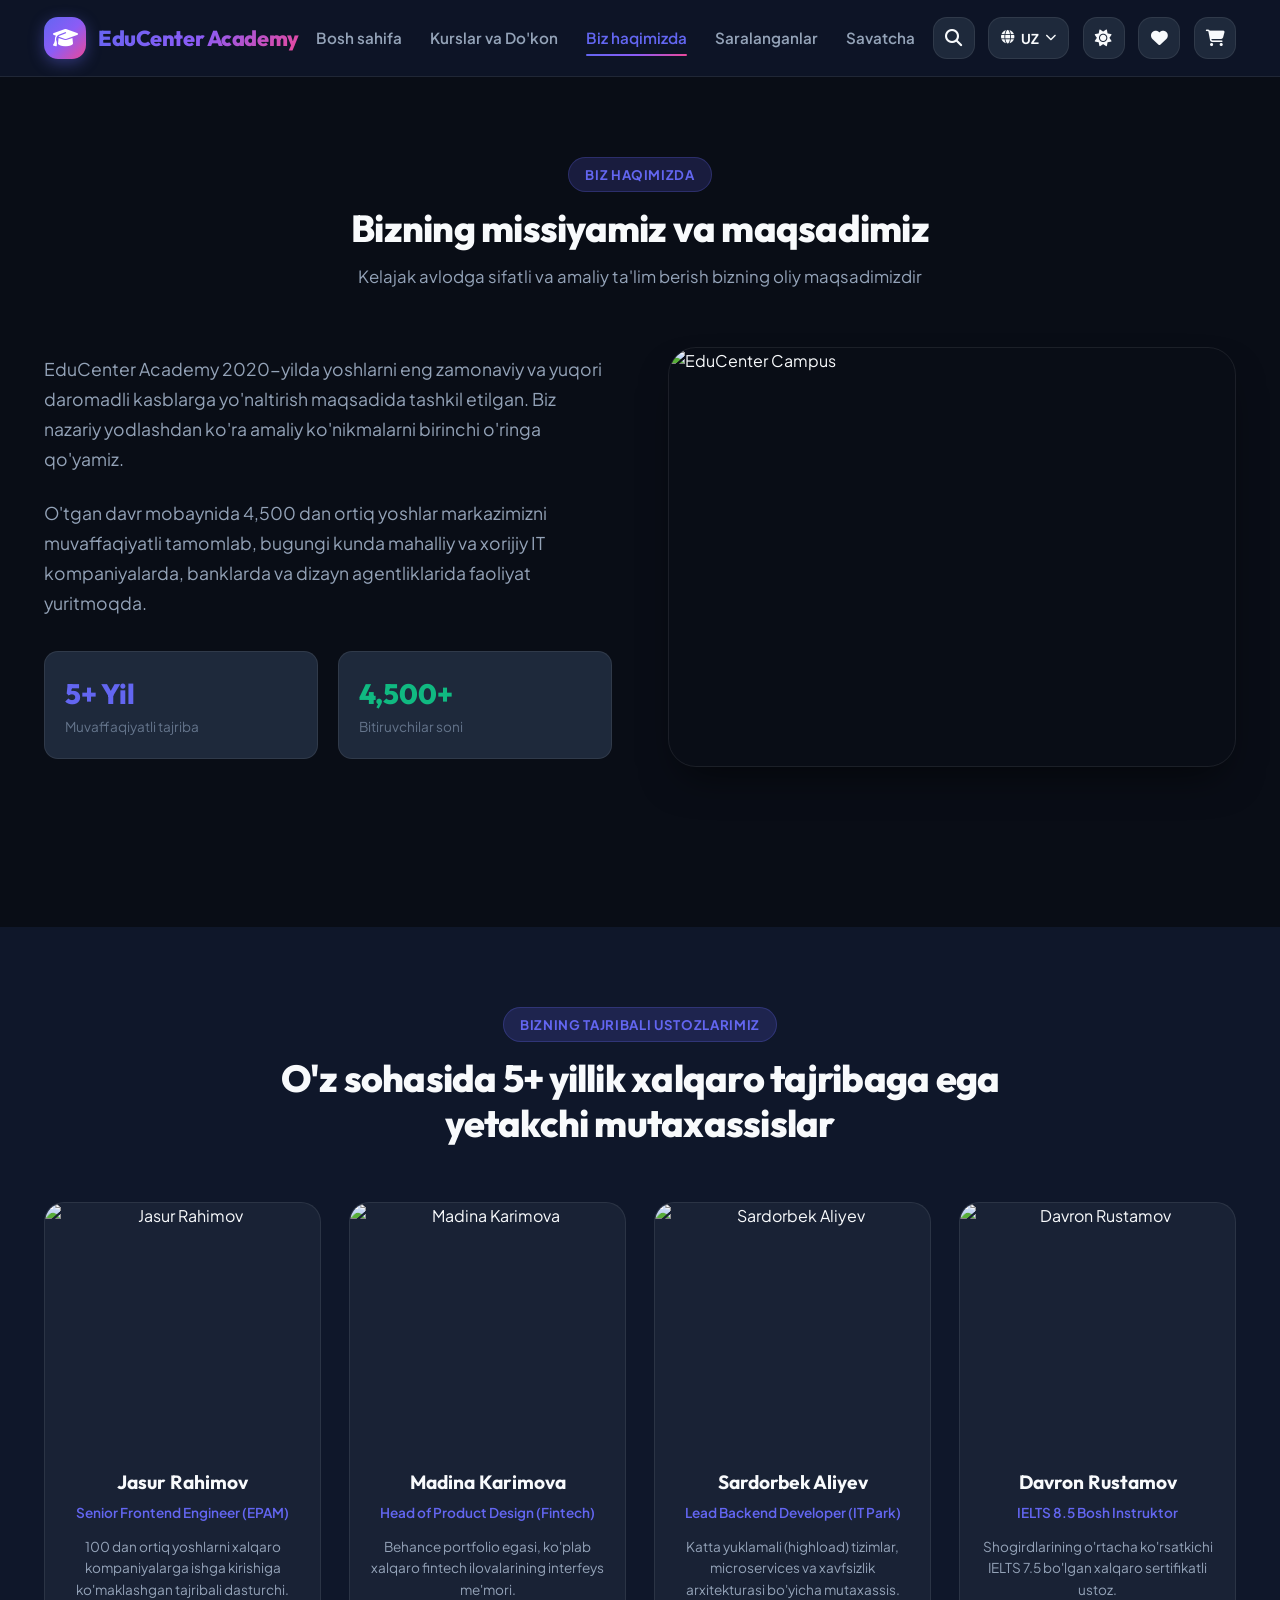
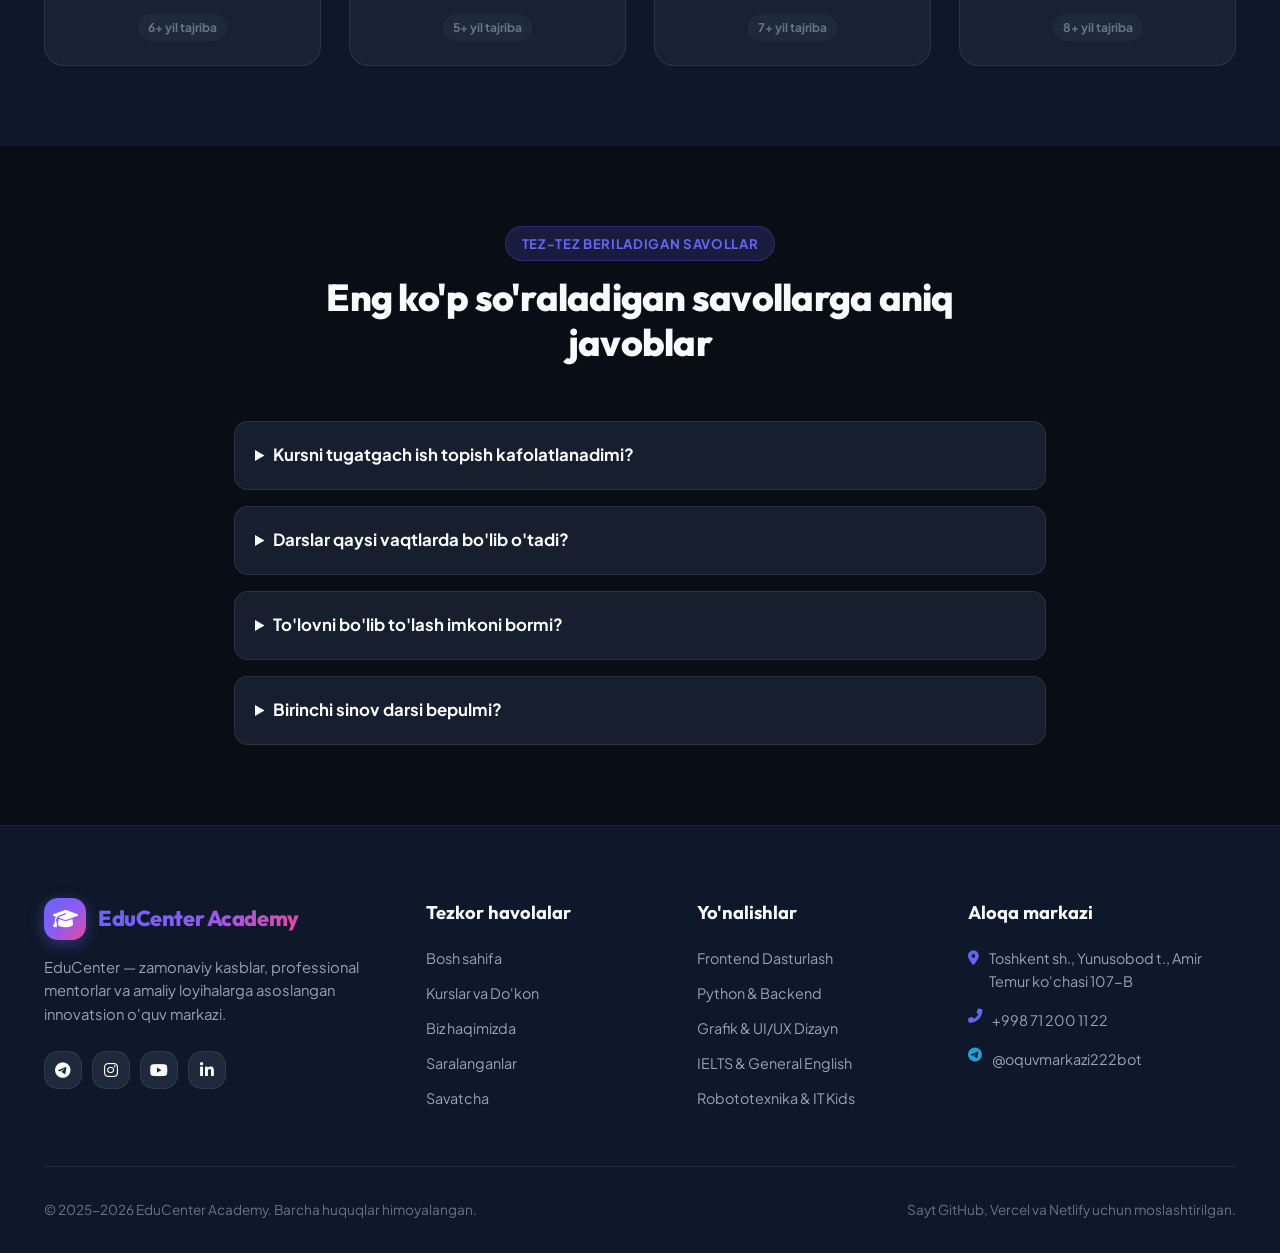
==== about.html @ 139b0b79 "123" ====
<!DOCTYPE html>
<html lang="uz" data-theme="dark">
<head>
  <meta charset="UTF-8">
  <meta name="viewport" content="width=device-width, initial-scale=1.0">
  <title>Biz haqimizda — EduCenter Academy</title>
  <meta name="description" content="EduCenter Academy missiyasi, malakali ustozlar jamoasi va xalqaro ta'lim standartlari haqida.">
  <link rel="icon" href="data:image/svg+xml,<svg xmlns='http://www.w3.org/2000/svg' viewBox='0 0 100 100'><text y='.9em' font-size='90'>🏛️</text></svg>">
  <link rel="stylesheet" href="https://cdnjs.cloudflare.com/ajax/libs/font-awesome/6.5.1/css/all.min.css">
  <link rel="stylesheet" href="css/style.css">
</head>
<body>

  <!-- HEADER -->
  <header class="site-header">
    <div class="container nav-wrapper">
      <a href="index.html" class="brand-logo">
        <div class="logo-badge"><i class="fas fa-graduation-cap"></i></div>
        <span class="brand-text" data-i18n="brand_name">EduCenter Academy</span>
      </a>

      <nav class="nav-links" id="navLinks">
        <a href="index.html" class="nav-link" data-i18n="nav_home">Bosh sahifa</a>
        <a href="courses.html" class="nav-link" data-i18n="nav_courses">Kurslar va Do'kon</a>
        <a href="about.html" class="nav-link active" data-i18n="nav_about">Biz haqimizda</a>
        <a href="favorites.html" class="nav-link" data-i18n="nav_favorites">Saralanganlar</a>
        <a href="cart.html" class="nav-link" data-i18n="nav_cart">Savatcha</a>
      </nav>

      <div class="header-actions">
        <!-- Global Search Button -->
        <button class="icon-btn" id="globalSearchBtn" title="Qidiruv">
          <i class="fas fa-search"></i>
        </button>

        <!-- Language Switcher -->
        <div class="lang-selector">
          <button class="lang-btn" id="langSelectorBtn" title="Tilni tanlash">
            <i class="fas fa-globe"></i>
            <span id="currentLangLabel">UZ</span>
            <i class="fas fa-chevron-down" style="font-size: 0.7rem;"></i>
          </button>
          <div class="lang-dropdown" id="langDropdown">
            <button class="lang-item active" data-lang="uz">🇺🇿 O'zbekcha</button>
            <button class="lang-item" data-lang="ru">🇷🇺 Русский</button>
            <button class="lang-item" data-lang="en">🇬🇧 English</button>
          </div>
        </div>

        <!-- Theme Toggle -->
        <button class="icon-btn" id="themeToggleBtn" title="Mavzuni almashtirish">
          <i class="fas fa-sun theme-toggle-icon"></i>
        </button>

        <!-- Favorites Icon -->
        <a href="favorites.html" class="icon-btn" title="Saralanganlar">
          <i class="fas fa-heart"></i>
          <span class="counter-badge fav-count-badge" style="display: none;">0</span>
        </a>

        <!-- Cart Icon -->
        <a href="cart.html" class="icon-btn" title="Savatcha">
          <i class="fas fa-shopping-cart"></i>
          <span class="counter-badge cart-count-badge" style="display: none;">0</span>
        </a>

        <!-- Mobile Burger -->
        <button class="mobile-toggle" id="mobileMenuToggle" title="Menyu">
          <i class="fas fa-bars"></i>
        </button>
      </div>
    </div>
  </header>

  <!-- ABOUT CONTENT -->
  <main>
    <!-- Story Section -->
    <section class="section">
      <div class="container">
        <div class="section-header">
          <span class="section-tag" data-i18n="about_title">Biz haqimizda</span>
          <h1 class="section-title" data-i18n="about_story_title">Bizning missiyamiz va maqsadimiz</h1>
          <p class="section-subtitle" data-i18n="about_subtitle">Kelajak avlodga sifatli va amaliy ta'lim berish bizning oliy maqsadimizdir</p>
        </div>

        <div style="display: grid; grid-template-columns: 1fr 1fr; gap: 3.5rem; align-items: center; margin-bottom: 5rem;">
          <div>
            <p style="font-size: 1.1rem; line-height: 1.7; color: var(--text-muted); margin-bottom: 1.5rem;" data-i18n="about_story_p1">
              EduCenter Academy 2020-yilda yoshlarni eng zamonaviy va yuqori daromadli kasblarga yo'naltirish maqsadida tashkil etilgan. Biz nazariy yodlashdan ko'ra amaliy ko'nikmalarni birinchi o'ringa qo'yamiz.
            </p>
            <p style="font-size: 1.1rem; line-height: 1.7; color: var(--text-muted); margin-bottom: 2rem;" data-i18n="about_story_p2">
              O'tgan davr mobaynida 4,500 dan ortiq yoshlar markazimizni muvaffaqiyatli tamomlab, bugungi kunda mahalliy va xorijiy IT kompaniyalarda, banklarda va dizayn agentliklarida faoliyat yuritmoqda.
            </p>

            <div style="display: grid; grid-template-columns: repeat(2, 1fr); gap: 1.25rem;">
              <div style="background: var(--bg-surface-elevated); padding: 1.25rem; border-radius: var(--radius-md); border: 1px solid var(--border-color);">
                <div style="font-size: 1.75rem; font-weight: 800; color: var(--primary); font-family: var(--font-heading);">5+ Yil</div>
                <div style="font-size: 0.85rem; color: var(--text-subtle);">Muvaffaqiyatli tajriba</div>
              </div>
              <div style="background: var(--bg-surface-elevated); padding: 1.25rem; border-radius: var(--radius-md); border: 1px solid var(--border-color);">
                <div style="font-size: 1.75rem; font-weight: 800; color: var(--accent-emerald); font-family: var(--font-heading);">4,500+</div>
                <div style="font-size: 0.85rem; color: var(--text-subtle);">Bitiruvchilar soni</div>
              </div>
            </div>
          </div>

          <div>
            <img src="https://images.unsplash.com/photo-1531482615713-2afd69097998?auto=format&fit=crop&w=800&q=80" alt="EduCenter Campus" style="width: 100%; height: 420px; object-fit: cover; border-radius: var(--radius-xl); box-shadow: var(--shadow-lg); border: 1px solid var(--border-color);">
          </div>
        </div>
      </div>
    </section>

    <!-- MENTORS SECTION -->
    <section class="section section-alt">
      <div class="container">
        <div class="section-header">
          <span class="section-tag" data-i18n="mentors_title">Bizning ustozlar</span>
          <h2 class="section-title" data-i18n="mentors_subtitle">O'z sohasida 5+ yillik xalqaro tajribaga ega yetakchi mutaxassislar</h2>
        </div>

        <div class="mentors-grid" id="aboutMentorsGrid">
          <!-- JS orqali to'ldiriladi -->
        </div>
      </div>
    </section>

    <!-- FAQ SECTION -->
    <section class="section">
      <div class="container" style="max-width: 860px;">
        <div class="section-header">
          <span class="section-tag" data-i18n="faq_title">FAQ</span>
          <h2 class="section-title" data-i18n="faq_subtitle">Tez-tez beriladigan savollarga aniq javoblar</h2>
        </div>

        <div style="display: flex; flex-direction: column; gap: 1rem;">
          <details style="background: var(--bg-card); border: 1px solid var(--border-color); border-radius: var(--radius-md); padding: 1.25rem; cursor: pointer;">
            <summary style="font-weight: 700; font-size: 1.05rem; color: var(--text-main); outline: none;">
              Kursni tugatgach ish topish kafolatlanadimi?
            </summary>
            <p style="margin-top: 0.75rem; color: var(--text-muted); font-size: 0.95rem; line-height: 1.6;">
              Ha, bizning "Karyera markazi" eng yaxshi bitiruvchilarni 50 dan ortiq hamkor kompaniyalarga (EPAM, IT Park rezidentlari, banklar) suhbatga yuboradi va rezyumeni tayyorlashda yordam beradi.
            </p>
          </details>

          <details style="background: var(--bg-card); border: 1px solid var(--border-color); border-radius: var(--radius-md); padding: 1.25rem; cursor: pointer;">
            <summary style="font-weight: 700; font-size: 1.05rem; color: var(--text-main); outline: none;">
              Darslar qaysi vaqtlarda bo'lib o'tadi?
            </summary>
            <p style="margin-top: 0.75rem; color: var(--text-muted); font-size: 0.95rem; line-height: 1.6;">
              Darslar ertalabki (09:00 - 12:00), kunduzgi (14:00 - 17:00) va kechki (19:00 - 21:30) guruhlarda tashkil etiladi. Talabalar va ishlaydiganlar uchun kechki guruhlar juda qulay.
            </p>
          </details>

          <details style="background: var(--bg-card); border: 1px solid var(--border-color); border-radius: var(--radius-md); padding: 1.25rem; cursor: pointer;">
            <summary style="font-weight: 700; font-size: 1.05rem; color: var(--text-main); outline: none;">
              To'lovni bo'lib to'lash imkoni bormi?
            </summary>
            <p style="margin-top: 0.75rem; color: var(--text-muted); font-size: 0.95rem; line-height: 1.6;">
              Albatta! Kurs to'lovini har oy bo'lib yoki Click / Payme orqali qulay shaklda to'lashingiz mumkin. Butun kurs uchun birdan to'langanda esa qo'shimcha 15% chegirma beriladi.
            </p>
          </details>

          <details style="background: var(--bg-card); border: 1px solid var(--border-color); border-radius: var(--radius-md); padding: 1.25rem; cursor: pointer;">
            <summary style="font-weight: 700; font-size: 1.05rem; color: var(--text-main); outline: none;">
              Birinchi sinov darsi bepulmi?
            </summary>
            <p style="margin-top: 0.75rem; color: var(--text-muted); font-size: 0.95rem; line-height: 1.6;">
              Ha, siz xohlagan kursimizning ilk darsiga bepul tashrif buyurib, o'quv muhiti va o'qituvchi bilan tanishishingiz mumkin.
            </p>
          </details>
        </div>
      </div>
    </section>
  </main>

  <!-- GLOBAL SEARCH MODAL -->
  <div class="modal-overlay" id="globalSearchModal">
    <div class="modal-content" style="max-width: 650px;">
      <button class="modal-close-btn" title="Yopish"><i class="fas fa-times"></i></button>
      <h3 style="font-family: var(--font-heading); font-size: 1.35rem; margin-bottom: 1.25rem;" data-i18n="search_global_title">Tezkor qidiruv</h3>
      <div style="position: relative; margin-bottom: 1.25rem;">
        <i class="fas fa-search" style="position: absolute; left: 18px; top: 50%; transform: translateY(-50%); color: var(--text-muted);"></i>
        <input 
          type="text" 
          id="globalSearchInput" 
          class="form-control" 
          placeholder="Kurs nomi, yo'nalish yoki mentor..." 
          data-i18n-ph="search_quick_placeholder" 
          style="padding-left: 48px; height: 50px; font-size: 1rem;" 
          autocomplete="off"
        >
      </div>
      <div id="globalSearchResults" style="max-height: 380px; overflow-y: auto; display: flex; flex-direction: column; gap: 10px;">
        <!-- Live search items -->
      </div>
    </div>
  </div>

  <!-- COURSE DETAIL MODAL -->
  <div class="modal-overlay" id="courseDetailModal">
    <div class="modal-content">
      <button class="modal-close-btn" title="Yopish"><i class="fas fa-times"></i></button>
      <div id="courseModalBody"></div>
    </div>
  </div>

  <!-- FOOTER -->
  <footer class="site-footer">
    <div class="container">
      <div class="footer-grid">
        <div>
          <a href="index.html" class="brand-logo" style="margin-bottom: 1rem;">
            <div class="logo-badge"><i class="fas fa-graduation-cap"></i></div>
            <span class="brand-text" data-i18n="brand_name">EduCenter Academy</span>
          </a>
          <p class="footer-brand-desc" data-i18n="footer_desc">
            EduCenter — zamonaviy kasblar, professional mentorlar va amaliy loyihalarga asoslangan innovatsion o'quv markazi.
          </p>
          <div class="social-links">
            <a href="https://t.me/oquvmarkazi222bot" target="_blank" class="social-btn"><i class="fab fa-telegram-plane"></i></a>
            <a href="#" class="social-btn"><i class="fab fa-instagram"></i></a>
            <a href="#" class="social-btn"><i class="fab fa-youtube"></i></a>
            <a href="#" class="social-btn"><i class="fab fa-linkedin-in"></i></a>
          </div>
        </div>

        <div>
          <h4 class="footer-heading" data-i18n="footer_quick_links">Tezkor havolalar</h4>
          <div class="footer-menu">
            <a href="index.html" class="footer-menu-link" data-i18n="nav_home">Bosh sahifa</a>
            <a href="courses.html" class="footer-menu-link" data-i18n="nav_courses">Kurslar va Do'kon</a>
            <a href="about.html" class="footer-menu-link" data-i18n="nav_about">Biz haqimizda</a>
            <a href="favorites.html" class="footer-menu-link" data-i18n="nav_favorites">Saralanganlar</a>
            <a href="cart.html" class="footer-menu-link" data-i18n="nav_cart">Savatcha</a>
          </div>
        </div>

        <div>
          <h4 class="footer-heading" data-i18n="footer_courses_title">Yo'nalishlar</h4>
          <div class="footer-menu">
            <a href="courses.html" class="footer-menu-link">Frontend Dasturlash</a>
            <a href="courses.html" class="footer-menu-link">Python & Backend</a>
            <a href="courses.html" class="footer-menu-link">Grafik & UI/UX Dizayn</a>
            <a href="courses.html" class="footer-menu-link">IELTS & General English</a>
            <a href="courses.html" class="footer-menu-link">Robototexnika & IT Kids</a>
          </div>
        </div>

        <div>
          <h4 class="footer-heading" data-i18n="footer_contact_title">Aloqa markazi</h4>
          <div class="footer-menu" style="gap: 1rem;">
            <div style="display: flex; gap: 10px; color: var(--text-muted); font-size: 0.9rem;">
              <i class="fas fa-map-marker-alt" style="color: var(--primary); margin-top: 4px;"></i>
              <span>Toshkent sh., Yunusobod t., Amir Temur ko'chasi 107-B</span>
            </div>
            <div style="display: flex; gap: 10px; color: var(--text-muted); font-size: 0.9rem;">
              <i class="fas fa-phone-alt" style="color: var(--primary);"></i>
              <a href="tel:+998712001122" style="color: inherit;">+998 71 200 11 22</a>
            </div>
            <div style="display: flex; gap: 10px; color: var(--text-muted); font-size: 0.9rem;">
              <i class="fab fa-telegram" style="color: #229ED9;"></i>
              <a href="https://t.me/oquvmarkazi222bot" target="_blank" style="color: inherit;">@oquvmarkazi222bot</a>
            </div>
          </div>
        </div>
      </div>

      <div class="footer-bottom">
        <div>&copy; 2025-2026 EduCenter Academy. <span data-i18n="footer_rights">Barcha huquqlar himoyalangan.</span></div>
        <div data-i18n="footer_developer_note">GitHub, Vercel va Netlify uchun moslashtirilgan.</div>
      </div>
    </div>
  </footer>

  <!-- Scripts -->
  <script src="js/config.js"></script>
  <script src="js/translations.js"></script>
  <script src="js/courses-data.js"></script>
  <script src="js/main.js"></script>
</body>
</html>
---- css/style.css ----
/* ==========================================================================
   EduCenter Academy - Master Design System
   Modern Glassmorphic Dark & Light Theme
   ========================================================================== */

@import url('https://fonts.googleapis.com/css2?family=Plus+Jakarta+Sans:wght@300;400;500;600;700;800&family=Outfit:wght@400;500;600;700;800&display=swap');

:root {
  /* Common tokens */
  --font-main: 'Plus Jakarta Sans', -apple-system, BlinkMacSystemFont, sans-serif;
  --font-heading: 'Outfit', sans-serif;
  --transition-fast: 0.2s cubic-bezier(0.4, 0, 0.2, 1);
  --transition-normal: 0.3s cubic-bezier(0.4, 0, 0.2, 1);
  --transition-smooth: 0.4s cubic-bezier(0.16, 1, 0.3, 1);
  --radius-sm: 8px;
  --radius-md: 14px;
  --radius-lg: 20px;
  --radius-xl: 28px;
  --radius-full: 9999px;
  
  /* Brand colors */
  --primary: #6366F1;
  --primary-hover: #4F46E5;
  --primary-light: rgba(99, 102, 241, 0.12);
  --secondary: #8B5CF6;
  --accent-pink: #EC4899;
  --accent-emerald: #10B981;
  --accent-amber: #F59E0B;
  --accent-red: #EF4444;

  --gradient-primary: linear-gradient(135deg, #6366F1 0%, #8B5CF6 50%, #EC4899 100%);
  --gradient-glow: linear-gradient(135deg, rgba(99, 102, 241, 0.4), rgba(139, 92, 246, 0.4));
  --gradient-card: linear-gradient(180deg, rgba(255, 255, 255, 0.05) 0%, rgba(255, 255, 255, 0.01) 100%);
}

/* Dark Theme (Default) */
[data-theme="dark"] {
  --bg-body: #090D16;
  --bg-surface: #0F172A;
  --bg-surface-elevated: #1E293B;
  --bg-card: rgba(30, 41, 59, 0.7);
  --bg-card-hover: rgba(30, 41, 59, 0.95);
  --bg-input: #1E293B;
  --text-main: #F8FAFC;
  --text-muted: #94A3B8;
  --text-subtle: #64748B;
  --border-color: rgba(255, 255, 255, 0.08);
  --border-focus: #6366F1;
  --nav-bg: rgba(15, 23, 42, 0.85);
  --shadow-sm: 0 2px 8px rgba(0, 0, 0, 0.3);
  --shadow-md: 0 10px 25px -5px rgba(0, 0, 0, 0.4), 0 8px 10px -6px rgba(0, 0, 0, 0.4);
  --shadow-lg: 0 20px 40px -15px rgba(0, 0, 0, 0.6);
  --shadow-glow: 0 0 35px rgba(99, 102, 241, 0.3);
  --badge-bg: rgba(99, 102, 241, 0.18);
  --modal-overlay: rgba(5, 8, 15, 0.85);
}

/* Light Theme */
[data-theme="light"] {
  --bg-body: #F8FAFC;
  --bg-surface: #FFFFFF;
  --bg-surface-elevated: #F1F5F9;
  --bg-card: #FFFFFF;
  --bg-card-hover: #FFFFFF;
  --bg-input: #F8FAFC;
  --text-main: #0F172A;
  --text-muted: #475569;
  --text-subtle: #94A3B8;
  --border-color: rgba(15, 23, 42, 0.08);
  --border-focus: #4F46E5;
  --nav-bg: rgba(255, 255, 255, 0.9);
  --shadow-sm: 0 2px 8px rgba(15, 23, 42, 0.04);
  --shadow-md: 0 10px 25px -5px rgba(15, 23, 42, 0.08), 0 8px 10px -6px rgba(15, 23, 42, 0.04);
  --shadow-lg: 0 20px 35px -10px rgba(15, 23, 42, 0.12);
  --shadow-glow: 0 0 30px rgba(99, 102, 241, 0.2);
  --badge-bg: rgba(99, 102, 241, 0.1);
  --modal-overlay: rgba(15, 23, 42, 0.6);
}

/* ==========================================================================
   Base Styles & Reset
   ========================================================================== */
*, *::before, *::after {
  box-sizing: border-box;
  margin: 0;
  padding: 0;
}

html {
  scroll-behavior: smooth;
  font-size: 16px;
}

body {
  font-family: var(--font-main);
  background-color: var(--bg-body);
  color: var(--text-main);
  line-height: 1.6;
  min-height: 100vh;
  display: flex;
  flex-direction: column;
  overflow-x: hidden;
  transition: background-color var(--transition-normal), color var(--transition-normal);
}

a {
  color: inherit;
  text-decoration: none;
  transition: color var(--transition-fast);
}

button, input, select, textarea {
  font-family: inherit;
  font-size: 1rem;
}

button {
  cursor: pointer;
  border: none;
  background: none;
}

img {
  max-width: 100%;
  height: auto;
  display: block;
}

ul {
  list-style: none;
}

.container {
  width: 100%;
  max-width: 1240px;
  margin: 0 auto;
  padding: 0 1.5rem;
}

/* ==========================================================================
   Header & Navigation
   ========================================================================== */
.site-header {
  position: sticky;
  top: 0;
  z-index: 1000;
  background-color: var(--nav-bg);
  backdrop-filter: blur(16px);
  -webkit-backdrop-filter: blur(16px);
  border-bottom: 1px solid var(--border-color);
  transition: background-color var(--transition-normal), border-color var(--transition-normal);
}

.nav-wrapper {
  display: flex;
  align-items: center;
  justify-content: space-between;
  height: 76px;
}

.brand-logo {
  display: flex;
  align-items: center;
  gap: 12px;
  font-family: var(--font-heading);
  font-size: 1.35rem;
  font-weight: 800;
  letter-spacing: -0.02em;
}

.logo-badge {
  width: 42px;
  height: 42px;
  background: var(--gradient-primary);
  border-radius: var(--radius-md);
  display: flex;
  align-items: center;
  justify-content: center;
  color: #fff;
  font-size: 1.25rem;
  box-shadow: 0 4px 15px rgba(99, 102, 241, 0.4);
}

.brand-text {
  background: var(--gradient-primary);
  -webkit-background-clip: text;
  -webkit-text-fill-color: transparent;
}

.nav-links {
  display: flex;
  align-items: center;
  gap: 1.75rem;
}

.nav-link {
  font-weight: 600;
  font-size: 0.95rem;
  color: var(--text-muted);
  position: relative;
  padding: 6px 0;
}

.nav-link:hover,
.nav-link.active {
  color: var(--primary);
}

.nav-link.active::after {
  content: '';
  position: absolute;
  bottom: 0;
  left: 0;
  width: 100%;
  height: 2px;
  background: var(--gradient-primary);
  border-radius: var(--radius-full);
}

/* Header Action Tools */
.header-actions {
  display: flex;
  align-items: center;
  gap: 0.85rem;
}

.icon-btn {
  position: relative;
  width: 42px;
  height: 42px;
  border-radius: var(--radius-md);
  background-color: var(--bg-surface-elevated);
  border: 1px solid var(--border-color);
  color: var(--text-main);
  display: flex;
  align-items: center;
  justify-content: center;
  font-size: 1.05rem;
  transition: all var(--transition-fast);
}

.icon-btn:hover {
  background-color: var(--primary);
  color: #fff;
  border-color: var(--primary);
  transform: translateY(-2px);
  box-shadow: 0 4px 12px rgba(99, 102, 241, 0.25);
}

.counter-badge {
  position: absolute;
  top: -5px;
  right: -5px;
  background: var(--accent-pink);
  color: #fff;
  font-size: 0.7rem;
  font-weight: 700;
  min-width: 18px;
  height: 18px;
  padding: 0 5px;
  border-radius: var(--radius-full);
  display: flex;
  align-items: center;
  justify-content: center;
  border: 2px solid var(--bg-surface);
  animation: pulseBadge 2s infinite;
}

@keyframes pulseBadge {
  0%, 100% { transform: scale(1); }
  50% { transform: scale(1.15); }
}

/* Language Switcher */
.lang-selector {
  position: relative;
}

.lang-btn {
  height: 42px;
  padding: 0 12px;
  border-radius: var(--radius-md);
  background-color: var(--bg-surface-elevated);
  border: 1px solid var(--border-color);
  color: var(--text-main);
  display: flex;
  align-items: center;
  gap: 6px;
  font-size: 0.85rem;
  font-weight: 700;
  transition: all var(--transition-fast);
}

.lang-btn:hover {
  border-color: var(--primary);
}

.lang-dropdown {
  position: absolute;
  top: calc(100% + 8px);
  right: 0;
  min-width: 140px;
  background-color: var(--bg-surface);
  border: 1px solid var(--border-color);
  border-radius: var(--radius-md);
  box-shadow: var(--shadow-lg);
  padding: 6px;
  display: none;
  flex-direction: column;
  gap: 4px;
  z-index: 1050;
}

.lang-dropdown.show {
  display: flex;
}

.lang-item {
  display: flex;
  align-items: center;
  gap: 8px;
  padding: 8px 12px;
  border-radius: var(--radius-sm);
  color: var(--text-muted);
  font-size: 0.85rem;
  font-weight: 600;
  transition: all var(--transition-fast);
}

.lang-item:hover,
.lang-item.active {
  background-color: var(--primary-light);
  color: var(--primary);
}

/* Mobile Menu Toggle */
.mobile-toggle {
  display: none;
  width: 42px;
  height: 42px;
  border-radius: var(--radius-md);
  background-color: var(--bg-surface-elevated);
  border: 1px solid var(--border-color);
  color: var(--text-main);
  align-items: center;
  justify-content: center;
  font-size: 1.25rem;
}

/* ==========================================================================
   Buttons & Form Elements
   ========================================================================== */
.btn {
  display: inline-flex;
  align-items: center;
  justify-content: center;
  gap: 8px;
  padding: 12px 24px;
  border-radius: var(--radius-full);
  font-weight: 700;
  font-size: 0.95rem;
  transition: all var(--transition-normal);
  text-align: center;
  white-space: nowrap;
}

.btn-primary {
  background: var(--gradient-primary);
  color: #fff;
  box-shadow: 0 4px 15px rgba(99, 102, 241, 0.35);
}

.btn-primary:hover {
  transform: translateY(-2px);
  box-shadow: 0 8px 25px rgba(99, 102, 241, 0.5);
  color: #fff;
}

.btn-secondary {
  background-color: var(--bg-surface-elevated);
  border: 1px solid var(--border-color);
  color: var(--text-main);
}

.btn-secondary:hover {
  background-color: var(--border-color);
  transform: translateY(-2px);
}

.btn-outline {
  background: transparent;
  border: 1.5px solid var(--primary);
  color: var(--primary);
}

.btn-outline:hover {
  background-color: var(--primary);
  color: #fff;
}

.btn-sm {
  padding: 8px 16px;
  font-size: 0.85rem;
}

.btn-lg {
  padding: 14px 32px;
  font-size: 1.05rem;
}

.btn-danger {
  background-color: rgba(239, 68, 68, 0.15);
  color: var(--accent-red);
  border: 1px solid rgba(239, 68, 68, 0.3);
}

.btn-danger:hover {
  background-color: var(--accent-red);
  color: #fff;
}

/* Form inputs */
.form-group {
  display: flex;
  flex-direction: column;
  gap: 6px;
  margin-bottom: 1.25rem;
}

.form-label {
  font-size: 0.875rem;
  font-weight: 600;
  color: var(--text-main);
}

.form-control {
  width: 100%;
  padding: 12px 16px;
  border-radius: var(--radius-md);
  background-color: var(--bg-input);
  border: 1px solid var(--border-color);
  color: var(--text-main);
  outline: none;
  transition: all var(--transition-fast);
}

.form-control:focus {
  border-color: var(--border-focus);
  box-shadow: 0 0 0 3px rgba(99, 102, 241, 0.2);
}

/* ==========================================================================
   Hero Section
   ========================================================================== */
.hero-section {
  position: relative;
  padding: 5rem 0 4rem;
  overflow: hidden;
}

.hero-glow-bg {
  position: absolute;
  width: 600px;
  height: 600px;
  border-radius: 50%;
  background: radial-gradient(circle, rgba(99, 102, 241, 0.18) 0%, transparent 70%);
  top: -150px;
  right: -100px;
  filter: blur(80px);
  pointer-events: none;
  z-index: 0;
}

.hero-glow-bg-2 {
  position: absolute;
  width: 500px;
  height: 500px;
  border-radius: 50%;
  background: radial-gradient(circle, rgba(236, 72, 153, 0.12) 0%, transparent 70%);
  bottom: -100px;
  left: -100px;
  filter: blur(80px);
  pointer-events: none;
  z-index: 0;
}

.hero-grid {
  display: grid;
  grid-template-columns: 1.15fr 0.85fr;
  gap: 3.5rem;
  align-items: center;
  position: relative;
  z-index: 1;
}

.hero-badge-pill {
  display: inline-flex;
  align-items: center;
  gap: 8px;
  padding: 8px 18px;
  background: var(--badge-bg);
  border: 1px solid rgba(99, 102, 241, 0.3);
  border-radius: var(--radius-full);
  color: var(--primary);
  font-weight: 700;
  font-size: 0.85rem;
  margin-bottom: 1.5rem;
}

.hero-title {
  font-family: var(--font-heading);
  font-size: 3.25rem;
  font-weight: 800;
  line-height: 1.15;
  margin-bottom: 1.25rem;
  letter-spacing: -0.03em;
}

.hero-title-highlight {
  background: var(--gradient-primary);
  -webkit-background-clip: text;
  -webkit-text-fill-color: transparent;
}

.hero-desc {
  font-size: 1.15rem;
  color: var(--text-muted);
  line-height: 1.65;
  margin-bottom: 2rem;
  max-width: 560px;
}

.hero-cta-group {
  display: flex;
  align-items: center;
  gap: 1.25rem;
  flex-wrap: wrap;
  margin-bottom: 3rem;
}

.hero-stats-row {
  display: grid;
  grid-template-columns: repeat(4, 1fr);
  gap: 1.5rem;
  padding-top: 2rem;
  border-top: 1px solid var(--border-color);
}

.hero-stat-card {
  display: flex;
  flex-direction: column;
}

.stat-number {
  font-family: var(--font-heading);
  font-size: 2rem;
  font-weight: 800;
  color: var(--primary);
  line-height: 1;
  margin-bottom: 4px;
}

.stat-label {
  font-size: 0.825rem;
  color: var(--text-subtle);
  font-weight: 600;
}

/* Hero Visual Banner */
.hero-visual {
  position: relative;
}

.hero-card-stack {
  position: relative;
  border-radius: var(--radius-xl);
  overflow: hidden;
  box-shadow: var(--shadow-lg);
  border: 1px solid var(--border-color);
}

.hero-main-img {
  width: 100%;
  height: 480px;
  object-fit: cover;
  transition: transform 0.6s ease;
}

.hero-card-stack:hover .hero-main-img {
  transform: scale(1.03);
}

.floating-card {
  position: absolute;
  background: var(--bg-card);
  backdrop-filter: blur(16px);
  -webkit-backdrop-filter: blur(16px);
  border: 1px solid var(--border-color);
  padding: 14px 20px;
  border-radius: var(--radius-lg);
  box-shadow: var(--shadow-md);
  display: flex;
  align-items: center;
  gap: 12px;
  z-index: 2;
  animation: floatAnim 4s ease-in-out infinite;
}

.floating-card-1 {
  bottom: 25px;
  left: -20px;
}

.floating-card-2 {
  top: 30px;
  right: -20px;
  animation-delay: -2s;
}

@keyframes floatAnim {
  0%, 100% { transform: translateY(0); }
  50% { transform: translateY(-10px); }
}

.floating-icon {
  width: 44px;
  height: 44px;
  border-radius: var(--radius-md);
  display: flex;
  align-items: center;
  justify-content: center;
  font-size: 1.25rem;
  color: #fff;
}

/* ==========================================================================
   Section Headers & Grids
   ========================================================================== */
.section {
  padding: 5rem 0;
  position: relative;
}

.section-alt {
  background-color: var(--bg-surface);
}

.section-header {
  text-align: center;
  max-width: 720px;
  margin: 0 auto 3.5rem;
}

.section-tag {
  display: inline-block;
  padding: 6px 16px;
  background: var(--badge-bg);
  border: 1px solid rgba(99, 102, 241, 0.25);
  border-radius: var(--radius-full);
  color: var(--primary);
  font-size: 0.825rem;
  font-weight: 700;
  text-transform: uppercase;
  letter-spacing: 0.05em;
  margin-bottom: 0.85rem;
}

.section-title {
  font-family: var(--font-heading);
  font-size: 2.35rem;
  font-weight: 800;
  line-height: 1.2;
  margin-bottom: 0.85rem;
  letter-spacing: -0.02em;
}

.section-subtitle {
  font-size: 1.05rem;
  color: var(--text-muted);
}

/* ==========================================================================
   Features Cards
   ========================================================================== */
.features-grid {
  display: grid;
  grid-template-columns: repeat(4, 1fr);
  gap: 1.5rem;
}

.feature-card {
  background-color: var(--bg-card);
  backdrop-filter: blur(12px);
  border: 1px solid var(--border-color);
  border-radius: var(--radius-lg);
  padding: 2rem 1.75rem;
  transition: all var(--transition-normal);
  display: flex;
  flex-direction: column;
}

.feature-card:hover {
  transform: translateY(-6px);
  border-color: rgba(99, 102, 241, 0.4);
  box-shadow: var(--shadow-md), var(--shadow-glow);
}

.feature-icon-box {
  width: 56px;
  height: 56px;
  border-radius: var(--radius-md);
  background: var(--gradient-primary);
  color: #fff;
  display: flex;
  align-items: center;
  justify-content: center;
  font-size: 1.5rem;
  margin-bottom: 1.5rem;
  box-shadow: 0 6px 18px rgba(99, 102, 241, 0.3);
}

.feature-title {
  font-family: var(--font-heading);
  font-size: 1.25rem;
  font-weight: 700;
  margin-bottom: 0.65rem;
}

.feature-desc {
  font-size: 0.925rem;
  color: var(--text-muted);
  line-height: 1.6;
}

/* ==========================================================================
   Course Cards & Catalog Filter
   ========================================================================== */
.filter-tabs {
  display: flex;
  align-items: center;
  justify-content: center;
  gap: 0.65rem;
  flex-wrap: wrap;
  margin-bottom: 2.5rem;
}

.filter-btn {
  padding: 10px 22px;
  border-radius: var(--radius-full);
  background-color: var(--bg-surface-elevated);
  border: 1px solid var(--border-color);
  color: var(--text-muted);
  font-weight: 600;
  font-size: 0.9rem;
  transition: all var(--transition-fast);
}

.filter-btn:hover {
  color: var(--primary);
  border-color: var(--primary);
}

.filter-btn.active {
  background: var(--gradient-primary);
  color: #fff;
  border-color: transparent;
  box-shadow: 0 4px 15px rgba(99, 102, 241, 0.35);
}

.courses-grid {
  display: grid;
  grid-template-columns: repeat(3, 1fr);
  gap: 2rem;
}

.course-card {
  background-color: var(--bg-card);
  border: 1px solid var(--border-color);
  border-radius: var(--radius-xl);
  overflow: hidden;
  display: flex;
  flex-direction: column;
  transition: all var(--transition-normal);
  position: relative;
}

.course-card:hover {
  transform: translateY(-8px);
  box-shadow: var(--shadow-lg);
  border-color: rgba(99, 102, 241, 0.4);
}

.course-thumb-wrap {
  position: relative;
  width: 100%;
  height: 220px;
  overflow: hidden;
}

.course-img {
  width: 100%;
  height: 100%;
  object-fit: cover;
  transition: transform 0.5s ease;
}

.course-card:hover .course-img {
  transform: scale(1.08);
}

.badge-tag {
  position: absolute;
  top: 14px;
  left: 14px;
  padding: 5px 12px;
  border-radius: var(--radius-full);
  font-size: 0.75rem;
  font-weight: 800;
  letter-spacing: 0.04em;
  color: #fff;
  background: var(--gradient-primary);
  box-shadow: 0 4px 12px rgba(0, 0, 0, 0.3);
}

.fav-toggle-btn {
  position: absolute;
  top: 14px;
  right: 14px;
  width: 38px;
  height: 38px;
  border-radius: var(--radius-full);
  background: rgba(15, 23, 42, 0.65);
  backdrop-filter: blur(8px);
  border: 1px solid rgba(255, 255, 255, 0.2);
  color: #fff;
  display: flex;
  align-items: center;
  justify-content: center;
  font-size: 1rem;
  transition: all var(--transition-fast);
}

.fav-toggle-btn:hover {
  background: rgba(239, 68, 68, 0.9);
  color: #fff;
  transform: scale(1.1);
}

.fav-toggle-btn.favorited {
  background: #EF4444;
  color: #fff;
  border-color: #EF4444;
}

.course-content {
  padding: 1.5rem;
  display: flex;
  flex-direction: column;
  flex-grow: 1;
}

.course-meta {
  display: flex;
  align-items: center;
  justify-content: space-between;
  margin-bottom: 0.75rem;
  font-size: 0.85rem;
  color: var(--text-subtle);
}

.course-rating {
  display: flex;
  align-items: center;
  gap: 5px;
  color: var(--accent-amber);
  font-weight: 700;
}

.course-title {
  font-family: var(--font-heading);
  font-size: 1.25rem;
  font-weight: 700;
  line-height: 1.35;
  margin-bottom: 0.65rem;
  color: var(--text-main);
  min-height: 54px;
}

.course-desc {
  font-size: 0.9rem;
  color: var(--text-muted);
  line-height: 1.55;
  margin-bottom: 1.25rem;
  display: -webkit-box;
  -webkit-line-clamp: 2;
  -webkit-box-orient: vertical;
  overflow: hidden;
}

.course-details-pills {
  display: flex;
  align-items: center;
  gap: 12px;
  font-size: 0.8rem;
  color: var(--text-subtle);
  margin-bottom: 1.25rem;
  padding-bottom: 1rem;
  border-bottom: 1px solid var(--border-color);
}

.detail-pill {
  display: flex;
  align-items: center;
  gap: 5px;
}

.course-footer {
  display: flex;
  align-items: center;
  justify-content: space-between;
  margin-top: auto;
}

.course-price-wrap {
  display: flex;
  flex-direction: column;
}

.course-price {
  font-family: var(--font-heading);
  font-size: 1.35rem;
  font-weight: 800;
  color: var(--primary);
  line-height: 1.1;
}

.course-old-price {
  font-size: 0.8rem;
  color: var(--text-subtle);
  text-decoration: line-through;
}

.course-actions-wrap {
  display: flex;
  align-items: center;
  gap: 8px;
}

/* ==========================================================================
   Mentors & Testimonials
   ========================================================================== */
.mentors-grid {
  display: grid;
  grid-template-columns: repeat(4, 1fr);
  gap: 1.75rem;
}

.mentor-card {
  background-color: var(--bg-card);
  border: 1px solid var(--border-color);
  border-radius: var(--radius-lg);
  overflow: hidden;
  text-align: center;
  transition: all var(--transition-normal);
}

.mentor-card:hover {
  transform: translateY(-6px);
  box-shadow: var(--shadow-md);
  border-color: rgba(99, 102, 241, 0.4);
}

.mentor-photo-wrap {
  width: 100%;
  height: 240px;
  overflow: hidden;
}

.mentor-photo {
  width: 100%;
  height: 100%;
  object-fit: cover;
  transition: transform 0.5s ease;
}

.mentor-card:hover .mentor-photo {
  transform: scale(1.06);
}

.mentor-info {
  padding: 1.5rem 1.25rem;
}

.mentor-name {
  font-family: var(--font-heading);
  font-size: 1.2rem;
  font-weight: 700;
  margin-bottom: 4px;
}

.mentor-role {
  color: var(--primary);
  font-size: 0.85rem;
  font-weight: 600;
  margin-bottom: 0.75rem;
}

.mentor-exp {
  display: inline-block;
  padding: 4px 10px;
  background-color: var(--bg-surface-elevated);
  border-radius: var(--radius-full);
  font-size: 0.75rem;
  font-weight: 700;
  color: var(--text-subtle);
}

/* Testimonials */
.reviews-grid {
  display: grid;
  grid-template-columns: repeat(3, 1fr);
  gap: 1.75rem;
}

.review-card {
  background-color: var(--bg-card);
  border: 1px solid var(--border-color);
  border-radius: var(--radius-lg);
  padding: 2rem;
  display: flex;
  flex-direction: column;
  justify-content: space-between;
}

.review-stars {
  color: var(--accent-amber);
  margin-bottom: 1rem;
  font-size: 0.9rem;
}

.review-text {
  font-size: 0.95rem;
  line-height: 1.6;
  color: var(--text-muted);
  margin-bottom: 1.5rem;
  font-style: italic;
}

.review-author {
  display: flex;
  align-items: center;
  gap: 12px;
}

.review-avatar {
  width: 48px;
  height: 48px;
  border-radius: 50%;
  object-fit: cover;
}

.author-name {
  font-weight: 700;
  font-size: 0.95rem;
}

.author-course {
  font-size: 0.8rem;
  color: var(--primary);
}

/* ==========================================================================
   Consultation Banner (Lead Gen)
   ========================================================================== */
.consultation-box {
  background: linear-gradient(135deg, rgba(99, 102, 241, 0.15) 0%, rgba(139, 92, 246, 0.15) 100%);
  border: 1px solid rgba(99, 102, 241, 0.3);
  border-radius: var(--radius-xl);
  padding: 3.5rem 3rem;
  display: grid;
  grid-template-columns: 1.2fr 1fr;
  gap: 3rem;
  align-items: center;
}

.consult-form {
  background: var(--bg-surface);
  padding: 2rem;
  border-radius: var(--radius-lg);
  border: 1px solid var(--border-color);
  box-shadow: var(--shadow-lg);
}

/* ==========================================================================
   Cart & Checkout Page
   ========================================================================== */
.cart-layout {
  display: grid;
  grid-template-columns: 1.35fr 0.85fr;
  gap: 2.5rem;
  align-items: flex-start;
}

.cart-table-card {
  background-color: var(--bg-card);
  border: 1px solid var(--border-color);
  border-radius: var(--radius-xl);
  padding: 1.75rem;
}

.cart-item {
  display: grid;
  grid-template-columns: 80px 1.5fr 1fr 1fr 40px;
  align-items: center;
  gap: 1.25rem;
  padding: 1.25rem 0;
  border-bottom: 1px solid var(--border-color);
}

.cart-item:last-child {
  border-bottom: none;
}

.cart-thumb {
  width: 80px;
  height: 70px;
  border-radius: var(--radius-md);
  object-fit: cover;
}

.cart-item-title {
  font-weight: 700;
  font-size: 1rem;
  margin-bottom: 4px;
}

.cart-item-cat {
  font-size: 0.8rem;
  color: var(--text-subtle);
}

.qty-control {
  display: inline-flex;
  align-items: center;
  background-color: var(--bg-surface-elevated);
  border: 1px solid var(--border-color);
  border-radius: var(--radius-full);
  overflow: hidden;
}

.qty-btn {
  width: 32px;
  height: 32px;
  display: flex;
  align-items: center;
  justify-content: center;
  color: var(--text-main);
  transition: background-color var(--transition-fast);
}

.qty-btn:hover {
  background-color: var(--primary);
  color: #fff;
}

.qty-number {
  min-width: 30px;
  text-align: center;
  font-weight: 700;
  font-size: 0.9rem;
}

.cart-item-total {
  font-family: var(--font-heading);
  font-weight: 800;
  color: var(--primary);
  font-size: 1.1rem;
}

.cart-remove-btn {
  color: var(--accent-red);
  font-size: 1.15rem;
  transition: transform var(--transition-fast);
}

.cart-remove-btn:hover {
  transform: scale(1.2);
}

/* Order Summary Box */
.order-summary-card {
  background-color: var(--bg-card);
  border: 1px solid var(--border-color);
  border-radius: var(--radius-xl);
  padding: 2rem;
  box-shadow: var(--shadow-md);
}

.summary-row {
  display: flex;
  align-items: center;
  justify-content: space-between;
  padding: 10px 0;
  color: var(--text-muted);
  font-size: 0.95rem;
}

.summary-row.total-row {
  font-family: var(--font-heading);
  font-size: 1.35rem;
  font-weight: 800;
  color: var(--text-main);
  border-top: 1px dashed var(--border-color);
  padding-top: 1.25rem;
  margin-top: 0.5rem;
}

.summary-row.total-row span:last-child {
  color: var(--primary);
}

.promo-form {
  display: flex;
  gap: 8px;
  margin: 1.25rem 0;
}

/* Empty State */
.empty-state {
  text-align: center;
  padding: 5rem 1.5rem;
  background-color: var(--bg-card);
  border: 1px solid var(--border-color);
  border-radius: var(--radius-xl);
}

.empty-state-icon {
  width: 90px;
  height: 90px;
  border-radius: 50%;
  background: var(--primary-light);
  color: var(--primary);
  display: flex;
  align-items: center;
  justify-content: center;
  font-size: 2.75rem;
  margin: 0 auto 1.5rem;
}

.empty-title {
  font-family: var(--font-heading);
  font-size: 1.75rem;
  font-weight: 700;
  margin-bottom: 0.5rem;
}

.empty-desc {
  color: var(--text-muted);
  max-width: 460px;
  margin: 0 auto 2rem;
}

/* ==========================================================================
   Footer
   ========================================================================== */
.site-footer {
  margin-top: auto;
  background-color: var(--bg-surface);
  border-top: 1px solid var(--border-color);
  padding: 4.5rem 0 2rem;
}

.footer-grid {
  display: grid;
  grid-template-columns: 1.5fr 1fr 1fr 1.2fr;
  gap: 3rem;
  margin-bottom: 3.5rem;
}

.footer-brand-desc {
  color: var(--text-muted);
  font-size: 0.925rem;
  line-height: 1.6;
  margin: 1rem 0 1.5rem;
  max-width: 320px;
}

.social-links {
  display: flex;
  align-items: center;
  gap: 10px;
}

.social-btn {
  width: 38px;
  height: 38px;
  border-radius: var(--radius-md);
  background-color: var(--bg-surface-elevated);
  border: 1px solid var(--border-color);
  display: flex;
  align-items: center;
  justify-content: center;
  color: var(--text-main);
  transition: all var(--transition-fast);
}

.social-btn:hover {
  background-color: var(--primary);
  color: #fff;
  border-color: var(--primary);
  transform: translateY(-2px);
}

.footer-heading {
  font-family: var(--font-heading);
  font-size: 1.15rem;
  font-weight: 700;
  margin-bottom: 1.25rem;
}

.footer-menu {
  display: flex;
  flex-direction: column;
  gap: 0.75rem;
}

.footer-menu-link {
  color: var(--text-muted);
  font-size: 0.9rem;
  transition: color var(--transition-fast);
}

.footer-menu-link:hover {
  color: var(--primary);
  transform: translateX(4px);
}

.footer-bottom {
  padding-top: 2rem;
  border-top: 1px solid var(--border-color);
  display: flex;
  align-items: center;
  justify-content: space-between;
  font-size: 0.85rem;
  color: var(--text-subtle);
  flex-wrap: wrap;
  gap: 1rem;
}

/* ==========================================================================
   Modals & Toast Notifications
   ========================================================================== */
.modal-overlay {
  position: fixed;
  top: 0;
  left: 0;
  width: 100%;
  height: 100%;
  background-color: var(--modal-overlay);
  backdrop-filter: blur(8px);
  -webkit-backdrop-filter: blur(8px);
  z-index: 2000;
  display: none;
  align-items: center;
  justify-content: center;
  padding: 1.5rem;
}

.modal-overlay.active {
  display: flex;
}

.modal-content {
  background-color: var(--bg-surface);
  border: 1px solid var(--border-color);
  border-radius: var(--radius-xl);
  max-width: 600px;
  width: 100%;
  max-height: 90vh;
  overflow-y: auto;
  box-shadow: var(--shadow-lg);
  padding: 2.25rem;
  position: relative;
  animation: modalIn 0.3s cubic-bezier(0.16, 1, 0.3, 1);
}

@keyframes modalIn {
  from { opacity: 0; transform: scale(0.95) translateY(10px); }
  to { opacity: 1; transform: scale(1) translateY(0); }
}

.modal-close-btn {
  position: absolute;
  top: 1.25rem;
  right: 1.25rem;
  width: 36px;
  height: 36px;
  border-radius: 50%;
  background-color: var(--bg-surface-elevated);
  color: var(--text-muted);
  display: flex;
  align-items: center;
  justify-content: center;
  font-size: 1.25rem;
  transition: all var(--transition-fast);
}

.modal-close-btn:hover {
  background-color: var(--accent-red);
  color: #fff;
}

/* Toast Notification Stack */
.toast-container {
  position: fixed;
  bottom: 25px;
  right: 25px;
  z-index: 3000;
  display: flex;
  flex-direction: column;
  gap: 10px;
  pointer-events: none;
}

.toast {
  pointer-events: auto;
  background-color: var(--bg-surface);
  border: 1px solid var(--border-color);
  color: var(--text-main);
  padding: 14px 20px;
  border-radius: var(--radius-md);
  box-shadow: var(--shadow-lg);
  display: flex;
  align-items: center;
  gap: 12px;
  font-size: 0.925rem;
  font-weight: 600;
  transform: translateX(120%);
  transition: transform 0.35s cubic-bezier(0.16, 1, 0.3, 1);
}

.toast.show {
  transform: translateX(0);
}

.toast-icon {
  font-size: 1.2rem;
}

.toast.success .toast-icon {
  color: var(--accent-emerald);
}

.toast.error .toast-icon {
  color: var(--accent-red);
}

/* ==========================================================================
   Responsive Breakpoints
   ========================================================================== */
@media (max-width: 1024px) {
  .hero-grid {
    grid-template-columns: 1fr;
    text-align: center;
  }
  .hero-desc {
    margin: 0 auto 2rem;
  }
  .hero-cta-group {
    justify-content: center;
  }
  .hero-stats-row {
    justify-content: center;
  }
  .hero-card-stack {
    max-width: 500px;
    margin: 0 auto;
  }
  .courses-grid {
    grid-template-columns: repeat(2, 1fr);
  }
  .features-grid {
    grid-template-columns: repeat(2, 1fr);
  }
  .mentors-grid {
    grid-template-columns: repeat(2, 1fr);
  }
  .reviews-grid {
    grid-template-columns: repeat(2, 1fr);
  }
  .footer-grid {
    grid-template-columns: repeat(2, 1fr);
  }
  .cart-layout {
    grid-template-columns: 1fr;
  }
}

@media (max-width: 768px) {
  .mobile-toggle {
    display: flex;
  }
  .nav-links {
    position: fixed;
    top: 76px;
    left: 0;
    width: 100%;
    background-color: var(--bg-surface);
    border-bottom: 1px solid var(--border-color);
    flex-direction: column;
    padding: 2rem;
    gap: 1.25rem;
    display: none;
    box-shadow: var(--shadow-lg);
  }
  .nav-links.show {
    display: flex;
  }
  .hero-title {
    font-size: 2.35rem;
  }
  .courses-grid {
    grid-template-columns: 1fr;
  }
  .features-grid {
    grid-template-columns: 1fr;
  }
  .mentors-grid {
    grid-template-columns: 1fr;
  }
  .reviews-grid {
    grid-template-columns: 1fr;
  }
  .consultation-box {
    grid-template-columns: 1fr;
    padding: 2rem 1.5rem;
  }
  .footer-grid {
    grid-template-columns: 1fr;
  }
  .cart-item {
    grid-template-columns: 60px 1fr auto;
    gap: 10px;
  }
  .cart-item-total {
    grid-column: 2 / span 2;
  }
  .hero-stats-row {
    grid-template-columns: repeat(2, 1fr);
    gap: 1.5rem;
  }
}
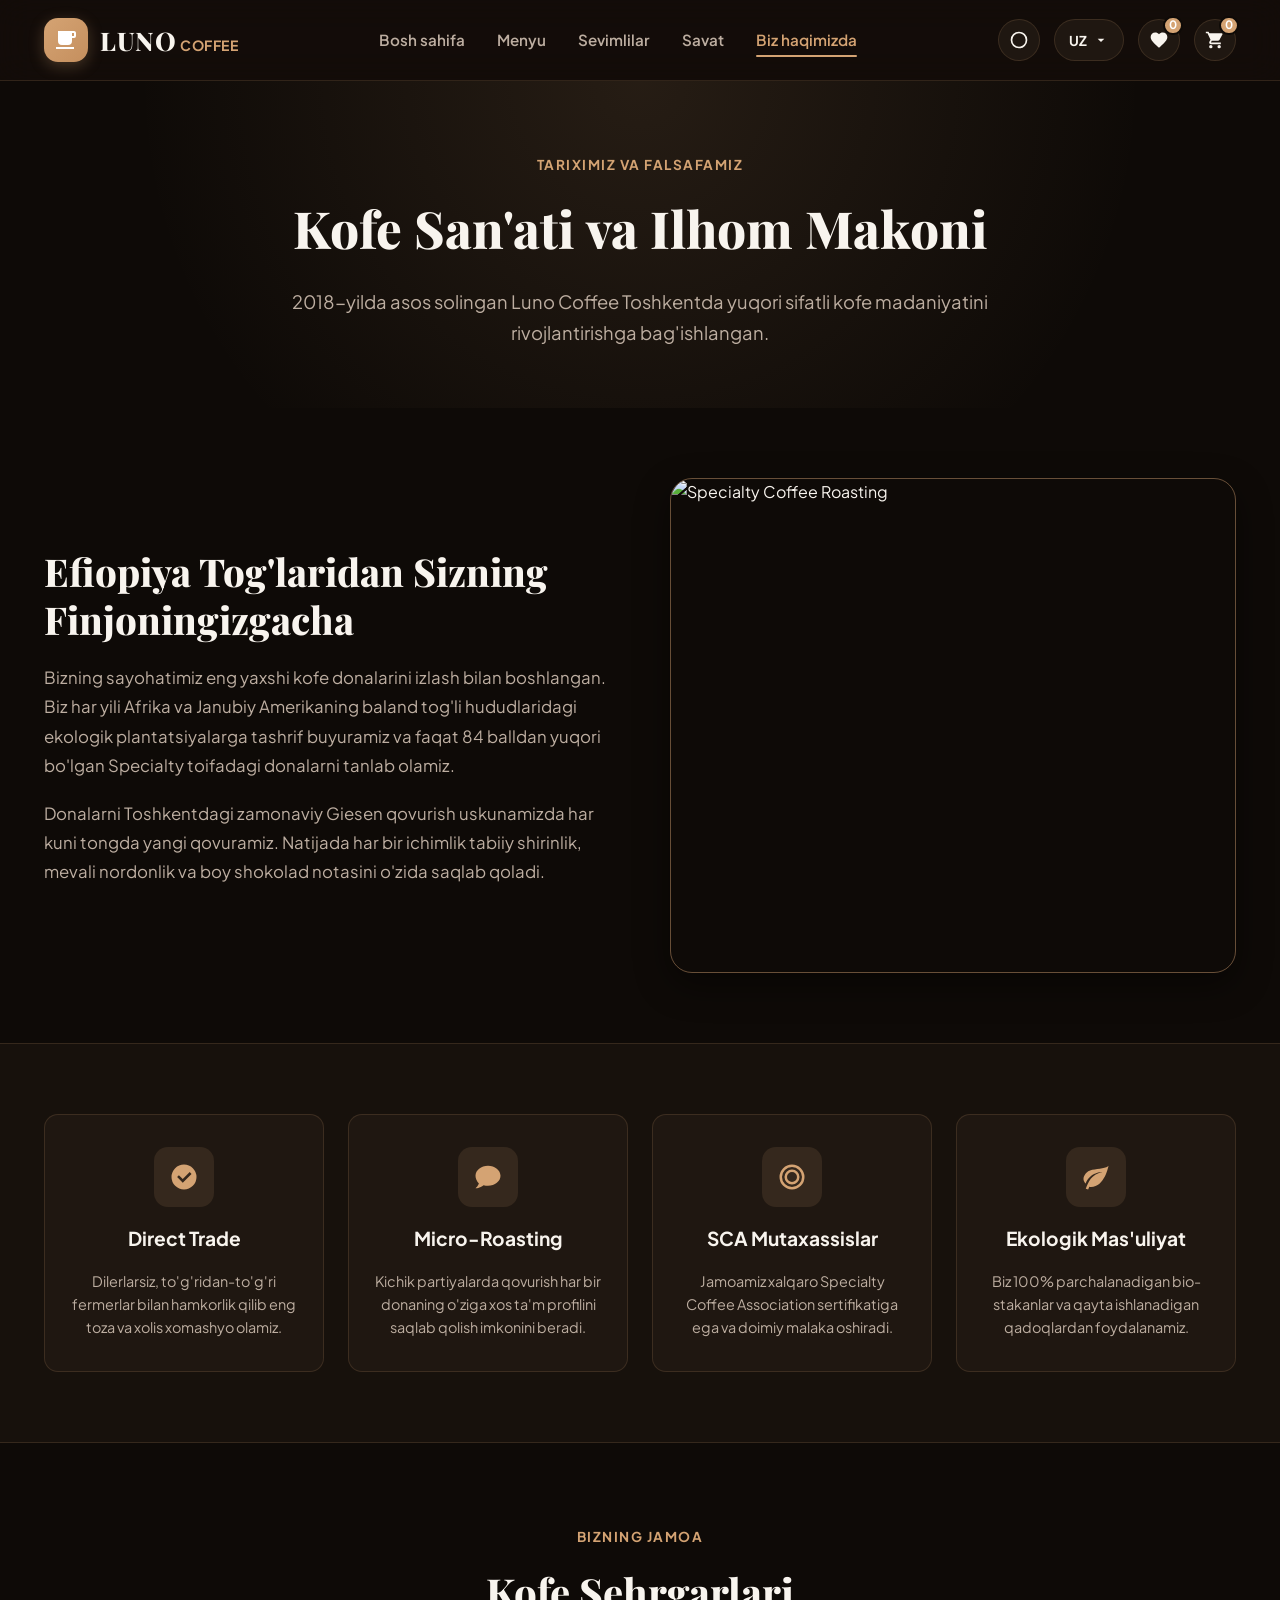
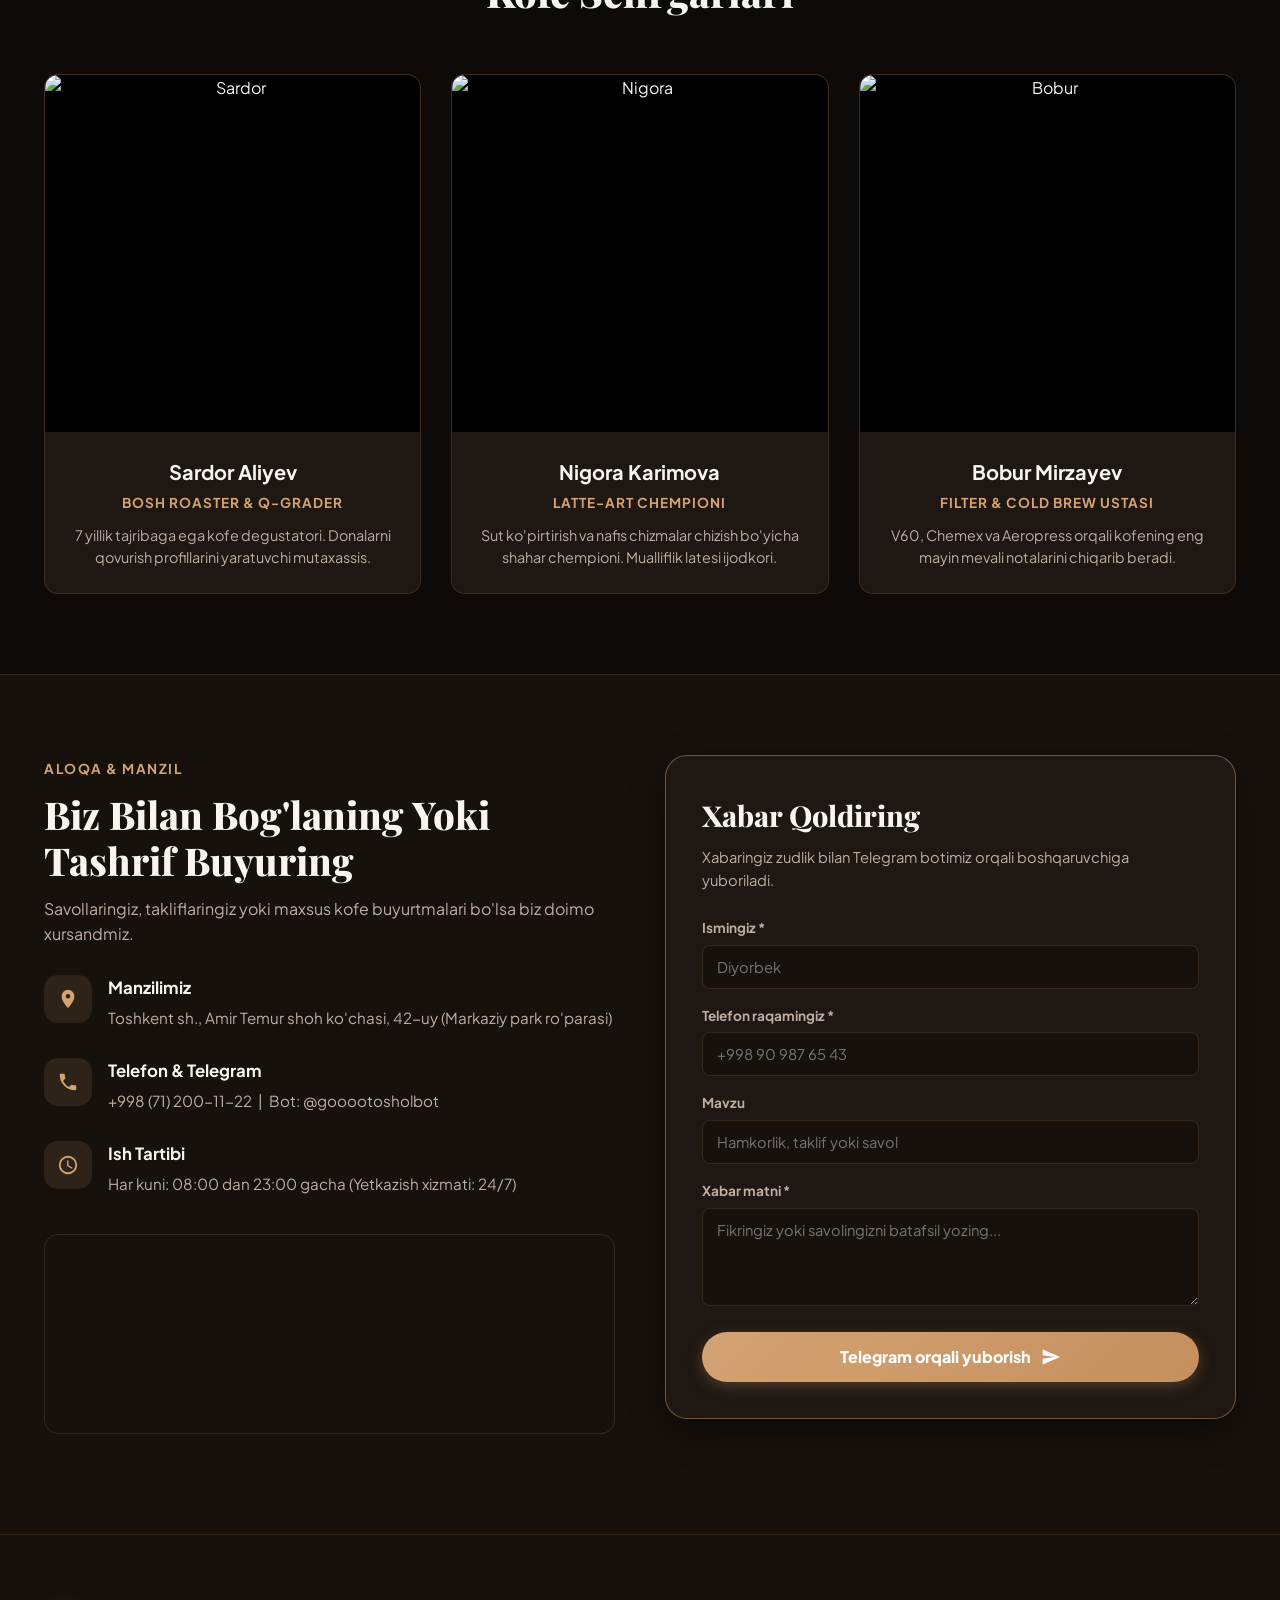
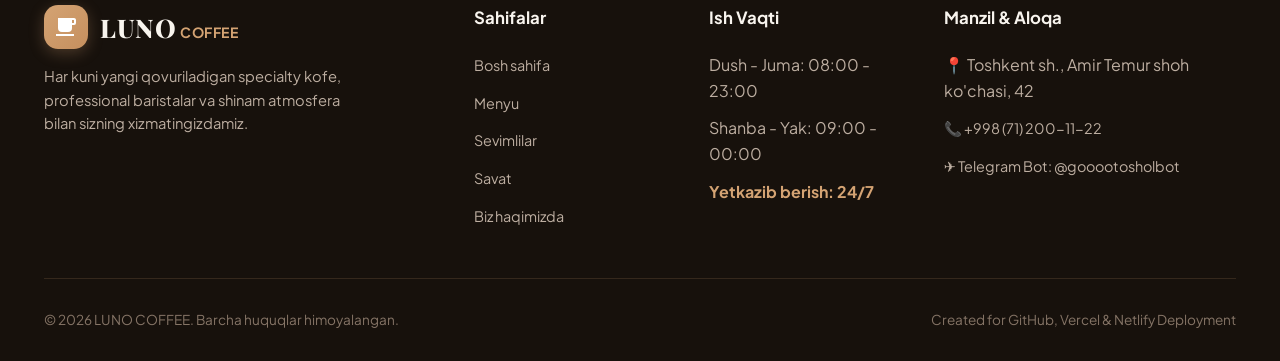
==== commit 776e084e: "123" ====
--- a/about.html
+++ b/about.html
@@ -3,280 +3,1399 @@
 <head>
   <meta charset="UTF-8">
   <meta name="viewport" content="width=device-width, initial-scale=1.0">
-  <title>Biz haqimizda — EduCenter Academy</title>
-  <meta name="description" content="EduCenter Academy missiyasi, malakali ustozlar jamoasi va xalqaro ta'lim standartlari haqida.">
-  <link rel="icon" href="data:image/svg+xml,<svg xmlns='http://www.w3.org/2000/svg' viewBox='0 0 100 100'><text y='.9em' font-size='90'>🏛️</text></svg>">
-  <link rel="stylesheet" href="https://cdnjs.cloudflare.com/ajax/libs/font-awesome/6.5.1/css/all.min.css">
-  <link rel="stylesheet" href="css/style.css">
+  <title>LUNO COFFEE — Biz Haqimizda & Bog'lanish | Specialty Kofe</title>
+  <meta name="description" content="Luno Coffee tarixi, falsafasi, professional baristalar jamoasi va aloqa ma'lumotlari. Toshkent markazidagi haqiqiy specialty kofe maydoni.">
+  <link rel="preconnect" href="https://fonts.googleapis.com">
+  <link rel="preconnect" href="https://fonts.gstatic.com" crossorigin>
+  <link href="https://fonts.googleapis.com/css2?family=Playfair+Display:ital,wght@0,500;0,700;0,900;1,600&family=Plus+Jakarta+Sans:wght@300;400;500;600;700;800&display=swap" rel="stylesheet">
+  
+  <style>
+    /* ==========================================================================
+       DESIGN SYSTEM & CSS VARIABLES
+       ========================================================================== */
+    :root {
+      --bg-primary: #0e0a07;
+      --bg-secondary: #17110c;
+      --bg-card: #1f1711;
+      --bg-card-hover: #291f17;
+      --text-primary: #f8f4ee;
+      --text-secondary: #bdaea1;
+      --text-muted: #857466;
+      --accent: #d4a373;
+      --accent-hover: #c58f5e;
+      --accent-glow: rgba(212, 163, 115, 0.28);
+      --accent-subtle: rgba(212, 163, 115, 0.12);
+      --gold: #e6b800;
+      --gold-glow: rgba(230, 184, 0, 0.25);
+      --border: rgba(212, 163, 115, 0.16);
+      --border-hover: rgba(212, 163, 115, 0.45);
+      --card-shadow: 0 12px 35px rgba(0, 0, 0, 0.45);
+      --glass-bg: rgba(20, 14, 10, 0.85);
+      --glass-border: rgba(212, 163, 115, 0.2);
+      --danger: #ef4444;
+      --success: #10b981;
+      --font-heading: 'Playfair Display', Georgia, serif;
+      --font-body: 'Plus Jakarta Sans', system-ui, -apple-system, sans-serif;
+      --radius-sm: 8px;
+      --radius-md: 14px;
+      --radius-lg: 22px;
+      --radius-full: 9999px;
+      --transition: all 0.3s cubic-bezier(0.4, 0, 0.2, 1);
+    }
+
+    [data-theme="light"] {
+      --bg-primary: #faf6f0;
+      --bg-secondary: #f3ebe0;
+      --bg-card: #ffffff;
+      --bg-card-hover: #ffffff;
+      --text-primary: #2a1810;
+      --text-secondary: #5e4635;
+      --text-muted: #917c6b;
+      --accent: #b0723a;
+      --accent-hover: #965f2e;
+      --accent-glow: rgba(176, 114, 58, 0.2);
+      --accent-subtle: rgba(176, 114, 58, 0.1);
+      --gold: #c99300;
+      --gold-glow: rgba(201, 147, 0, 0.2);
+      --border: rgba(94, 70, 53, 0.16);
+      --border-hover: rgba(176, 114, 58, 0.5);
+      --card-shadow: 0 10px 30px rgba(74, 44, 29, 0.08);
+      --glass-bg: rgba(250, 246, 240, 0.88);
+      --glass-border: rgba(176, 114, 58, 0.22);
+    }
+
+    * { margin: 0; padding: 0; box-sizing: border-box; }
+
+    body {
+      background-color: var(--bg-primary);
+      color: var(--text-primary);
+      font-family: var(--font-body);
+      line-height: 1.6;
+      overflow-x: hidden;
+      transition: background-color 0.35s ease, color 0.35s ease;
+      min-height: 100vh;
+      display: flex;
+      flex-direction: column;
+    }
+
+    a { color: inherit; text-decoration: none; transition: var(--transition); }
+    img { max-width: 100%; height: auto; display: block; }
+    button, input, textarea { font-family: inherit; color: inherit; }
+
+    .container {
+      width: 100%;
+      max-width: 1240px;
+      margin: 0 auto;
+      padding: 0 24px;
+    }
+
+    /* NAVBAR */
+    .navbar {
+      position: sticky;
+      top: 0;
+      z-index: 1000;
+      background: var(--glass-bg);
+      backdrop-filter: blur(16px);
+      -webkit-backdrop-filter: blur(16px);
+      border-bottom: 1px solid var(--border);
+    }
+
+    .nav-container {
+      display: flex;
+      align-items: center;
+      justify-content: space-between;
+      height: 80px;
+    }
+
+    .nav-logo {
+      display: flex;
+      align-items: center;
+      gap: 12px;
+      font-family: var(--font-heading);
+      font-size: 1.6rem;
+      font-weight: 800;
+      letter-spacing: 0.5px;
+      color: var(--text-primary);
+    }
+
+    .logo-badge {
+      width: 44px;
+      height: 44px;
+      background: linear-gradient(135deg, var(--accent), var(--accent-hover));
+      border-radius: var(--radius-md);
+      display: flex;
+      align-items: center;
+      justify-content: center;
+      box-shadow: 0 4px 15px var(--accent-glow);
+      color: #fff;
+    }
+
+    .logo-badge svg { width: 24px; height: 24px; fill: currentColor; }
+
+    .nav-links {
+      display: flex;
+      align-items: center;
+      gap: 32px;
+      list-style: none;
+    }
+
+    .nav-link {
+      font-size: 0.95rem;
+      font-weight: 600;
+      color: var(--text-secondary);
+      position: relative;
+      padding: 8px 0;
+    }
+
+    .nav-link:hover, .nav-link.active { color: var(--accent); }
+
+    .nav-link.active::after {
+      content: '';
+      position: absolute;
+      bottom: 0;
+      left: 0;
+      width: 100%;
+      height: 2px;
+      background: var(--accent);
+      border-radius: 2px;
+    }
+
+    .nav-actions { display: flex; align-items: center; gap: 14px; }
+
+    .icon-btn {
+      width: 42px;
+      height: 42px;
+      border-radius: var(--radius-full);
+      background: var(--bg-card);
+      border: 1px solid var(--border);
+      color: var(--text-primary);
+      display: flex;
+      align-items: center;
+      justify-content: center;
+      cursor: pointer;
+      position: relative;
+      transition: var(--transition);
+    }
+
+    .icon-btn:hover {
+      background: var(--accent);
+      color: #fff;
+      border-color: var(--accent);
+      transform: translateY(-2px);
+      box-shadow: 0 4px 12px var(--accent-glow);
+    }
+
+    .icon-badge {
+      position: absolute;
+      top: -4px;
+      right: -4px;
+      background: var(--accent);
+      color: #fff;
+      font-size: 0.72rem;
+      font-weight: 700;
+      min-width: 19px;
+      height: 19px;
+      border-radius: var(--radius-full);
+      display: flex;
+      align-items: center;
+      justify-content: center;
+      padding: 0 4px;
+      border: 2px solid var(--bg-primary);
+    }
+
+    .lang-switcher { position: relative; }
+
+    .lang-select-btn {
+      height: 42px;
+      padding: 0 14px;
+      border-radius: var(--radius-full);
+      background: var(--bg-card);
+      border: 1px solid var(--border);
+      color: var(--text-primary);
+      display: flex;
+      align-items: center;
+      gap: 6px;
+      font-size: 0.85rem;
+      font-weight: 700;
+      cursor: pointer;
+      transition: var(--transition);
+    }
+
+    .lang-dropdown {
+      position: absolute;
+      top: 50px;
+      right: 0;
+      background: var(--bg-card);
+      border: 1px solid var(--border);
+      border-radius: var(--radius-md);
+      box-shadow: var(--card-shadow);
+      padding: 6px;
+      min-width: 130px;
+      display: none;
+      flex-direction: column;
+      gap: 2px;
+      z-index: 100;
+    }
+
+    .lang-dropdown.open { display: flex; }
+
+    .lang-option {
+      padding: 8px 12px;
+      border-radius: var(--radius-sm);
+      background: transparent;
+      border: none;
+      text-align: left;
+      font-size: 0.85rem;
+      font-weight: 600;
+      color: var(--text-secondary);
+      cursor: pointer;
+      display: flex;
+      align-items: center;
+      gap: 8px;
+      transition: var(--transition);
+    }
+
+    .lang-option:hover, .lang-option.active {
+      background: var(--accent-subtle);
+      color: var(--accent);
+    }
+
+    .mobile-menu-btn {
+      display: none;
+      width: 42px;
+      height: 42px;
+      border-radius: var(--radius-md);
+      background: var(--bg-card);
+      border: 1px solid var(--border);
+      color: var(--text-primary);
+      align-items: center;
+      justify-content: center;
+      cursor: pointer;
+    }
+
+    .mobile-drawer {
+      position: fixed;
+      top: 80px;
+      left: 0;
+      width: 100%;
+      background: var(--bg-card);
+      border-bottom: 1px solid var(--border);
+      padding: 24px;
+      display: none;
+      flex-direction: column;
+      gap: 16px;
+      box-shadow: var(--card-shadow);
+      z-index: 999;
+    }
+
+    .mobile-drawer.open { display: flex; }
+    .mobile-drawer .nav-link { font-size: 1.1rem; padding: 10px 0; border-bottom: 1px solid var(--border); }
+
+    /* ==========================================================================
+       HERO & STORY SECTION
+       ========================================================================== */
+    .about-hero {
+      padding: 70px 0 60px;
+      text-align: center;
+      background: radial-gradient(circle at 50% 0%, var(--accent-subtle), transparent 70%);
+    }
+
+    .section-tag {
+      display: inline-block;
+      font-size: 0.85rem;
+      font-weight: 700;
+      color: var(--accent);
+      text-transform: uppercase;
+      letter-spacing: 1.5px;
+      margin-bottom: 12px;
+    }
+
+    .page-title {
+      font-family: var(--font-heading);
+      font-size: 3.2rem;
+      font-weight: 800;
+      margin-bottom: 16px;
+    }
+
+    .page-subtitle {
+      color: var(--text-secondary);
+      font-size: 1.15rem;
+      max-width: 720px;
+      margin: 0 auto;
+      line-height: 1.7;
+    }
+
+    /* Story Section */
+    .story-block {
+      padding: 70px 0;
+    }
+
+    .story-block-grid {
+      display: grid;
+      grid-template-columns: 1fr 1fr;
+      gap: 60px;
+      align-items: center;
+    }
+
+    .story-text h2 {
+      font-family: var(--font-heading);
+      font-size: 2.4rem;
+      font-weight: 800;
+      margin-bottom: 20px;
+      line-height: 1.25;
+    }
+
+    .story-text p {
+      color: var(--text-secondary);
+      font-size: 1.05rem;
+      line-height: 1.75;
+      margin-bottom: 18px;
+    }
+
+    .story-img-showcase {
+      position: relative;
+      border-radius: var(--radius-lg);
+      overflow: hidden;
+      box-shadow: var(--card-shadow);
+      border: 1px solid var(--border-hover);
+      aspect-ratio: 4 / 3.5;
+    }
+
+    .story-img-showcase img {
+      width: 100%;
+      height: 100%;
+      object-fit: cover;
+    }
+
+    /* Quality Pillars Grid */
+    .pillars-section {
+      padding: 70px 0;
+      background: var(--bg-secondary);
+      border-top: 1px solid var(--border);
+      border-bottom: 1px solid var(--border);
+    }
+
+    .pillars-grid {
+      display: grid;
+      grid-template-columns: repeat(4, 1fr);
+      gap: 24px;
+    }
+
+    .pillar-card {
+      background: var(--bg-card);
+      border: 1px solid var(--border);
+      border-radius: var(--radius-md);
+      padding: 32px 24px;
+      text-align: center;
+      transition: var(--transition);
+      display: flex;
+      flex-direction: column;
+      align-items: center;
+      gap: 16px;
+    }
+
+    .pillar-card:hover {
+      transform: translateY(-6px);
+      border-color: var(--accent);
+      box-shadow: 0 10px 25px var(--accent-glow);
+    }
+
+    .pillar-icon {
+      width: 60px;
+      height: 60px;
+      border-radius: var(--radius-md);
+      background: var(--accent-subtle);
+      color: var(--accent);
+      display: flex;
+      align-items: center;
+      justify-content: center;
+    }
+
+    .pillar-icon svg { width: 30px; height: 30px; fill: currentColor; }
+
+    .pillar-card h3 { font-size: 1.2rem; font-weight: 700; }
+    .pillar-card p { font-size: 0.9rem; color: var(--text-secondary); line-height: 1.6; }
+
+    /* Baristas Team */
+    .team-section {
+      padding: 80px 0;
+    }
+
+    .team-grid {
+      display: grid;
+      grid-template-columns: repeat(3, 1fr);
+      gap: 30px;
+    }
+
+    .barista-card {
+      background: var(--bg-card);
+      border: 1px solid var(--border);
+      border-radius: var(--radius-md);
+      overflow: hidden;
+      transition: var(--transition);
+      text-align: center;
+    }
+
+    .barista-card:hover {
+      transform: translateY(-6px);
+      box-shadow: var(--card-shadow);
+      border-color: var(--border-hover);
+    }
+
+    .barista-photo {
+      aspect-ratio: 4 / 3.8;
+      overflow: hidden;
+      background: #000;
+    }
+
+    .barista-photo img {
+      width: 100%;
+      height: 100%;
+      object-fit: cover;
+      transition: transform 0.6s ease;
+    }
+
+    .barista-card:hover .barista-photo img {
+      transform: scale(1.06);
+    }
+
+    .barista-info {
+      padding: 24px;
+    }
+
+    .barista-info h4 {
+      font-size: 1.25rem;
+      font-weight: 700;
+      margin-bottom: 4px;
+    }
+
+    .barista-role {
+      color: var(--accent);
+      font-size: 0.85rem;
+      font-weight: 700;
+      text-transform: uppercase;
+      letter-spacing: 1px;
+      margin-bottom: 12px;
+    }
+
+    .barista-info p {
+      color: var(--text-secondary);
+      font-size: 0.9rem;
+      line-height: 1.5;
+    }
+
+    /* ==========================================================================
+       CONTACT & TELEGRAM FEEDBACK FORM
+       ========================================================================== */
+    .contact-section {
+      padding: 80px 0 100px;
+      background: var(--bg-secondary);
+      border-top: 1px solid var(--border);
+    }
+
+    .contact-grid {
+      display: grid;
+      grid-template-columns: 1fr 1fr;
+      gap: 50px;
+      align-items: flex-start;
+    }
+
+    .contact-info-panel {
+      display: flex;
+      flex-direction: column;
+      gap: 28px;
+    }
+
+    .contact-info-panel h2 {
+      font-family: var(--font-heading);
+      font-size: 2.4rem;
+      font-weight: 800;
+      line-height: 1.2;
+    }
+
+    .contact-item {
+      display: flex;
+      align-items: flex-start;
+      gap: 16px;
+    }
+
+    .contact-item-icon {
+      width: 48px;
+      height: 48px;
+      border-radius: var(--radius-md);
+      background: var(--accent-subtle);
+      color: var(--accent);
+      display: flex;
+      align-items: center;
+      justify-content: center;
+      flex-shrink: 0;
+    }
+
+    .contact-item-icon svg { width: 22px; height: 22px; fill: currentColor; }
+
+    .contact-item h5 { font-size: 1.05rem; font-weight: 700; margin-bottom: 4px; }
+    .contact-item p { color: var(--text-secondary); font-size: 0.95rem; }
+
+    .map-preview {
+      border-radius: var(--radius-md);
+      overflow: hidden;
+      border: 1px solid var(--border);
+      height: 200px;
+      margin-top: 10px;
+    }
+
+    .map-preview iframe {
+      width: 100%;
+      height: 100%;
+      border: none;
+    }
+
+    /* Contact Form Card */
+    .contact-form-card {
+      background: var(--bg-card);
+      border: 1px solid var(--border-hover);
+      border-radius: var(--radius-lg);
+      padding: 36px;
+      box-shadow: var(--card-shadow);
+    }
+
+    .contact-form-card h3 {
+      font-family: var(--font-heading);
+      font-size: 1.8rem;
+      font-weight: 800;
+      margin-bottom: 8px;
+    }
+
+    .contact-form-card p {
+      color: var(--text-secondary);
+      font-size: 0.92rem;
+      margin-bottom: 24px;
+    }
+
+    .contact-form {
+      display: flex;
+      flex-direction: column;
+      gap: 16px;
+    }
+
+    .form-group {
+      display: flex;
+      flex-direction: column;
+      gap: 6px;
+    }
+
+    .form-group label {
+      font-size: 0.85rem;
+      font-weight: 700;
+      color: var(--text-secondary);
+    }
+
+    .form-control {
+      background: var(--bg-secondary);
+      border: 1px solid var(--border);
+      border-radius: var(--radius-sm);
+      padding: 12px 14px;
+      font-size: 0.92rem;
+      color: var(--text-primary);
+      transition: var(--transition);
+    }
+
+    .form-control:focus {
+      outline: none;
+      border-color: var(--accent);
+      box-shadow: 0 0 0 3px var(--accent-subtle);
+    }
+
+    .btn-submit-contact {
+      height: 50px;
+      border-radius: var(--radius-full);
+      background: linear-gradient(135deg, var(--accent), var(--accent-hover));
+      color: #fff;
+      font-size: 1rem;
+      font-weight: 800;
+      border: none;
+      cursor: pointer;
+      display: flex;
+      align-items: center;
+      justify-content: center;
+      gap: 10px;
+      box-shadow: 0 4px 15px var(--accent-glow);
+      transition: var(--transition);
+      margin-top: 10px;
+    }
+
+    .btn-submit-contact:hover {
+      filter: brightness(1.08);
+      transform: translateY(-2px);
+    }
+
+    .btn-submit-contact:disabled {
+      opacity: 0.6;
+      cursor: not-allowed;
+    }
+
+    /* FOOTER */
+    .footer {
+      background: var(--bg-secondary);
+      border-top: 1px solid var(--border);
+      padding: 70px 0 30px;
+      margin-top: auto;
+    }
+
+    .footer-grid {
+      display: grid;
+      grid-template-columns: 2fr 1fr 1fr 1.5fr;
+      gap: 40px;
+      margin-bottom: 50px;
+    }
+
+    .footer-brand p {
+      color: var(--text-secondary);
+      font-size: 0.92rem;
+      margin-top: 16px;
+      max-width: 320px;
+    }
+
+    .footer-col h4 {
+      font-size: 1.05rem;
+      font-weight: 700;
+      margin-bottom: 20px;
+      color: var(--text-primary);
+    }
+
+    .footer-links {
+      list-style: none;
+      display: flex;
+      flex-direction: column;
+      gap: 12px;
+    }
+
+    .footer-links a { color: var(--text-secondary); font-size: 0.9rem; }
+    .footer-links a:hover { color: var(--accent); padding-left: 4px; }
+
+    .footer-bottom {
+      padding-top: 30px;
+      border-top: 1px solid var(--border);
+      display: flex;
+      align-items: center;
+      justify-content: space-between;
+      color: var(--text-muted);
+      font-size: 0.85rem;
+      flex-wrap: wrap;
+      gap: 16px;
+    }
+
+    /* Toast */
+    .toast-container {
+      position: fixed;
+      bottom: 28px;
+      right: 28px;
+      z-index: 999999;
+      display: flex;
+      flex-direction: column;
+      gap: 10px;
+    }
+
+    .toast {
+      background: var(--bg-card);
+      border: 1px solid var(--border-hover);
+      color: var(--text-primary);
+      padding: 14px 22px;
+      border-radius: var(--radius-md);
+      box-shadow: 0 10px 30px rgba(0, 0, 0, 0.4);
+      display: flex;
+      align-items: center;
+      gap: 12px;
+      font-size: 0.92rem;
+      font-weight: 600;
+      transform: translateY(100px);
+      opacity: 0;
+      animation: toastIn 0.35s forwards cubic-bezier(0.18, 0.89, 0.32, 1.28);
+    }
+
+    .toast.success { border-color: var(--success); }
+    .toast.error { border-color: var(--danger); }
+    .toast svg { width: 20px; height: 20px; flex-shrink: 0; }
+
+    @keyframes toastIn { to { transform: translateY(0); opacity: 1; } }
+    @keyframes toastOut { to { transform: translateY(50px); opacity: 0; } }
+
+    @media (max-width: 992px) {
+      .story-block-grid, .contact-grid { grid-template-columns: 1fr; }
+      .pillars-grid { grid-template-columns: repeat(2, 1fr); }
+      .team-grid { grid-template-columns: 1fr; }
+    }
+
+    @media (max-width: 768px) {
+      .nav-links { display: none; }
+      .mobile-menu-btn { display: flex; }
+      .page-title { font-size: 2.2rem; }
+      .pillars-grid { grid-template-columns: 1fr; }
+      .footer-grid { grid-template-columns: 1fr; }
+    }
+  </style>
 </head>
 <body>
 
-  <!-- HEADER -->
-  <header class="site-header">
-    <div class="container nav-wrapper">
-      <a href="index.html" class="brand-logo">
-        <div class="logo-badge"><i class="fas fa-graduation-cap"></i></div>
-        <span class="brand-text" data-i18n="brand_name">EduCenter Academy</span>
+  <!-- NAVBAR -->
+  <header class="navbar">
+    <div class="container nav-container">
+      <a href="index.html" class="nav-logo">
+        <div class="logo-badge">
+          <svg viewBox="0 0 24 24"><path d="M2,21H20V19H2M20,8H18V5H20M20,3H4V13A4,4 0 0,0 8,17H14A4,4 0 0,0 18,13V10H20A2,2 0 0,0 22,8V5C22,3.89 21.1,3 20,3Z"/></svg>
+        </div>
+        <span>LUNO<small style="font-size:0.55em; color:var(--accent); font-family:var(--font-body); font-weight:700; margin-left:4px;">COFFEE</small></span>
       </a>
 
-      <nav class="nav-links" id="navLinks">
-        <a href="index.html" class="nav-link" data-i18n="nav_home">Bosh sahifa</a>
-        <a href="courses.html" class="nav-link" data-i18n="nav_courses">Kurslar va Do'kon</a>
-        <a href="about.html" class="nav-link active" data-i18n="nav_about">Biz haqimizda</a>
-        <a href="favorites.html" class="nav-link" data-i18n="nav_favorites">Saralanganlar</a>
-        <a href="cart.html" class="nav-link" data-i18n="nav_cart">Savatcha</a>
+      <nav>
+        <ul class="nav-links">
+          <li><a href="index.html" class="nav-link" data-i18n="nav_home">Bosh sahifa</a></li>
+          <li><a href="menu.html" class="nav-link" data-i18n="nav_menu">Menyu</a></li>
+          <li><a href="favorites.html" class="nav-link" data-i18n="nav_favorites">Sevimlilar</a></li>
+          <li><a href="cart.html" class="nav-link" data-i18n="nav_cart">Savat</a></li>
+          <li><a href="about.html" class="nav-link active" data-i18n="nav_about">Biz haqimizda</a></li>
+        </ul>
       </nav>
 
-      <div class="header-actions">
-        <!-- Global Search Button -->
-        <button class="icon-btn" id="globalSearchBtn" title="Qidiruv">
-          <i class="fas fa-search"></i>
+      <div class="nav-actions">
+        <!-- Theme Toggle -->
+        <button class="icon-btn" id="themeToggleBtn" aria-label="Mavzuni almashtirish">
+          <svg id="themeIcon" viewBox="0 0 24 24" style="width:20px;height:20px;fill:currentColor;"><path d="M12,18C11.11,18 10.26,17.8 9.5,17.45C11.56,16.5 13,14.42 13,12C13,9.58 11.56,7.5 9.5,6.55C10.26,6.2 11.11,6 12,6A6,6 0 0,1 18,12A6,6 0 0,1 12,18M20,8.69V4H15.31L12,0.69L8.69,4H4V8.69L0.69,12L4,15.31V20H8.69L12,23.31L15.31,20H20V15.31L23.31,12L20,8.69Z"/></svg>
         </button>
 
         <!-- Language Switcher -->
-        <div class="lang-selector">
-          <button class="lang-btn" id="langSelectorBtn" title="Tilni tanlash">
-            <i class="fas fa-globe"></i>
+        <div class="lang-switcher">
+          <button class="lang-select-btn" id="langBtn">
             <span id="currentLangLabel">UZ</span>
-            <i class="fas fa-chevron-down" style="font-size: 0.7rem;"></i>
+            <svg viewBox="0 0 24 24" style="width:16px;height:16px;fill:currentColor;"><path d="M7,10L12,15L17,10H7Z"/></svg>
           </button>
           <div class="lang-dropdown" id="langDropdown">
-            <button class="lang-item active" data-lang="uz">🇺🇿 O'zbekcha</button>
-            <button class="lang-item" data-lang="ru">🇷🇺 Русский</button>
-            <button class="lang-item" data-lang="en">🇬🇧 English</button>
-          </div>
-        </div>
-
-        <!-- Theme Toggle -->
-        <button class="icon-btn" id="themeToggleBtn" title="Mavzuni almashtirish">
-          <i class="fas fa-sun theme-toggle-icon"></i>
-        </button>
+            <button class="lang-option active" data-lang="uz">🇺🇿 O'zbekcha</button>
+            <button class="lang-option" data-lang="ru">🇷🇺 Русский</button>
+            <button class="lang-option" data-lang="en">🇬🇧 English</button>
+          </div>
+        </div>
 
         <!-- Favorites Icon -->
-        <a href="favorites.html" class="icon-btn" title="Saralanganlar">
-          <i class="fas fa-heart"></i>
-          <span class="counter-badge fav-count-badge" style="display: none;">0</span>
+        <a href="favorites.html" class="icon-btn" aria-label="Sevimlilar">
+          <svg viewBox="0 0 24 24" style="width:20px;height:20px;fill:currentColor;"><path d="M12,21.35L10.55,20.03C5.4,15.36 2,12.27 2,8.5C2,5.41 4.42,3 7.5,3C9.24,3 10.91,3.81 12,5.08C13.09,3.81 14.76,3 16.5,3C19.58,3 22,5.41 22,8.5C22,12.27 18.6,15.36 13.45,20.03L12,21.35Z"/></svg>
+          <span class="icon-badge" id="favBadge">0</span>
         </a>
 
         <!-- Cart Icon -->
-        <a href="cart.html" class="icon-btn" title="Savatcha">
-          <i class="fas fa-shopping-cart"></i>
-          <span class="counter-badge cart-count-badge" style="display: none;">0</span>
+        <a href="cart.html" class="icon-btn" aria-label="Savat">
+          <svg viewBox="0 0 24 24" style="width:20px;height:20px;fill:currentColor;"><path d="M17,18C15.89,18 15,18.89 15,20A2,2 0 0,0 17,22A2,2 0 0,0 19,20C19,18.89 18.1,18 17,18M1,2V4H3L6.6,11.59L5.24,14.04C5.09,14.32 5,14.65 5,15A2,2 0 0,0 7,17H19V15H7.42A0.25,0.25 0 0,1 7.17,14.75C7.17,14.7 7.18,14.66 7.2,14.63L8.1,13H15.55C16.3,13 16.96,12.58 17.3,11.97L20.88,5.5C20.95,5.34 21,5.17 21,5A1,1 0 0,0 20,4H5.21L4.27,2M7,18C5.89,18 5,18.89 5,20A2,2 0 0,0 7,22A2,2 0 0,0 9,20C9,18.89 8.1,18 7,18Z"/></svg>
+          <span class="icon-badge" id="cartBadge">0</span>
         </a>
 
-        <!-- Mobile Burger -->
-        <button class="mobile-toggle" id="mobileMenuToggle" title="Menyu">
-          <i class="fas fa-bars"></i>
+        <button class="mobile-menu-btn" id="mobileMenuBtn">
+          <svg viewBox="0 0 24 24" style="width:22px;height:22px;fill:currentColor;"><path d="M3,6H21V8H3V6M3,11H21V13H3V11M3,16H21V18H3V16Z"/></svg>
         </button>
       </div>
     </div>
+
+    <!-- Mobile Drawer -->
+    <div class="mobile-drawer" id="mobileDrawer">
+      <a href="index.html" class="nav-link" data-i18n="nav_home">Bosh sahifa</a>
+      <a href="menu.html" class="nav-link" data-i18n="nav_menu">Menyu</a>
+      <a href="favorites.html" class="nav-link" data-i18n="nav_favorites">Sevimlilar</a>
+      <a href="cart.html" class="nav-link" data-i18n="nav_cart">Savat</a>
+      <a href="about.html" class="nav-link active" data-i18n="nav_about">Biz haqimizda</a>
+    </div>
   </header>
 
-  <!-- ABOUT CONTENT -->
-  <main>
-    <!-- Story Section -->
-    <section class="section">
-      <div class="container">
-        <div class="section-header">
-          <span class="section-tag" data-i18n="about_title">Biz haqimizda</span>
-          <h1 class="section-title" data-i18n="about_story_title">Bizning missiyamiz va maqsadimiz</h1>
-          <p class="section-subtitle" data-i18n="about_subtitle">Kelajak avlodga sifatli va amaliy ta'lim berish bizning oliy maqsadimizdir</p>
-        </div>
-
-        <div style="display: grid; grid-template-columns: 1fr 1fr; gap: 3.5rem; align-items: center; margin-bottom: 5rem;">
-          <div>
-            <p style="font-size: 1.1rem; line-height: 1.7; color: var(--text-muted); margin-bottom: 1.5rem;" data-i18n="about_story_p1">
-              EduCenter Academy 2020-yilda yoshlarni eng zamonaviy va yuqori daromadli kasblarga yo'naltirish maqsadida tashkil etilgan. Biz nazariy yodlashdan ko'ra amaliy ko'nikmalarni birinchi o'ringa qo'yamiz.
-            </p>
-            <p style="font-size: 1.1rem; line-height: 1.7; color: var(--text-muted); margin-bottom: 2rem;" data-i18n="about_story_p2">
-              O'tgan davr mobaynida 4,500 dan ortiq yoshlar markazimizni muvaffaqiyatli tamomlab, bugungi kunda mahalliy va xorijiy IT kompaniyalarda, banklarda va dizayn agentliklarida faoliyat yuritmoqda.
-            </p>
-
-            <div style="display: grid; grid-template-columns: repeat(2, 1fr); gap: 1.25rem;">
-              <div style="background: var(--bg-surface-elevated); padding: 1.25rem; border-radius: var(--radius-md); border: 1px solid var(--border-color);">
-                <div style="font-size: 1.75rem; font-weight: 800; color: var(--primary); font-family: var(--font-heading);">5+ Yil</div>
-                <div style="font-size: 0.85rem; color: var(--text-subtle);">Muvaffaqiyatli tajriba</div>
-              </div>
-              <div style="background: var(--bg-surface-elevated); padding: 1.25rem; border-radius: var(--radius-md); border: 1px solid var(--border-color);">
-                <div style="font-size: 1.75rem; font-weight: 800; color: var(--accent-emerald); font-family: var(--font-heading);">4,500+</div>
-                <div style="font-size: 0.85rem; color: var(--text-subtle);">Bitiruvchilar soni</div>
-              </div>
-            </div>
-          </div>
-
-          <div>
-            <img src="https://images.unsplash.com/photo-1531482615713-2afd69097998?auto=format&fit=crop&w=800&q=80" alt="EduCenter Campus" style="width: 100%; height: 420px; object-fit: cover; border-radius: var(--radius-xl); box-shadow: var(--shadow-lg); border: 1px solid var(--border-color);">
-          </div>
-        </div>
+  <!-- ==========================================================================
+       HERO ABOUT
+       ========================================================================== -->
+  <section class="about-hero">
+    <div class="container">
+      <span class="section-tag" data-i18n="about_tag">Tariximiz va Falsafamiz</span>
+      <h1 class="page-title" data-i18n="about_title">Kofe San'ati va Ilhom Makoni</h1>
+      <p class="page-subtitle" data-i18n="about_subtitle">
+        2018-yilda asos solingan Luno Coffee Toshkentda yuqori sifatli kofe madaniyatini rivojlantirishga bag'ishlangan.
+      </p>
+    </div>
+  </section>
+
+  <!-- STORY DETAILS -->
+  <section class="story-block">
+    <div class="container story-block-grid">
+      <div class="story-text">
+        <h2 data-i18n="story_head">Efiopiya Tog'laridan Sizning Finjoningizgacha</h2>
+        <p data-i18n="story_p1">
+          Bizning sayohatimiz eng yaxshi kofe donalarini izlash bilan boshlangan. Biz har yili Afrika va Janubiy Amerikaning baland tog'li hududlaridagi ekologik plantatsiyalarga tashrif buyuramiz va faqat 84 balldan yuqori bo'lgan Specialty toifadagi donalarni tanlab olamiz.
+        </p>
+        <p data-i18n="story_p2">
+          Donalarni Toshkentdagi zamonaviy Giesen qovurish uskunamizda har kuni tongda yangi qovuramiz. Natijada har bir ichimlik tabiiy shirinlik, mevali nordonlik va boy shokolad notasini o'zida saqlab qoladi.
+        </p>
       </div>
-    </section>
-
-    <!-- MENTORS SECTION -->
-    <section class="section section-alt">
-      <div class="container">
-        <div class="section-header">
-          <span class="section-tag" data-i18n="mentors_title">Bizning ustozlar</span>
-          <h2 class="section-title" data-i18n="mentors_subtitle">O'z sohasida 5+ yillik xalqaro tajribaga ega yetakchi mutaxassislar</h2>
-        </div>
-
-        <div class="mentors-grid" id="aboutMentorsGrid">
-          <!-- JS orqali to'ldiriladi -->
-        </div>
-      </div>
-    </section>
-
-    <!-- FAQ SECTION -->
-    <section class="section">
-      <div class="container" style="max-width: 860px;">
-        <div class="section-header">
-          <span class="section-tag" data-i18n="faq_title">FAQ</span>
-          <h2 class="section-title" data-i18n="faq_subtitle">Tez-tez beriladigan savollarga aniq javoblar</h2>
-        </div>
-
-        <div style="display: flex; flex-direction: column; gap: 1rem;">
-          <details style="background: var(--bg-card); border: 1px solid var(--border-color); border-radius: var(--radius-md); padding: 1.25rem; cursor: pointer;">
-            <summary style="font-weight: 700; font-size: 1.05rem; color: var(--text-main); outline: none;">
-              Kursni tugatgach ish topish kafolatlanadimi?
-            </summary>
-            <p style="margin-top: 0.75rem; color: var(--text-muted); font-size: 0.95rem; line-height: 1.6;">
-              Ha, bizning "Karyera markazi" eng yaxshi bitiruvchilarni 50 dan ortiq hamkor kompaniyalarga (EPAM, IT Park rezidentlari, banklar) suhbatga yuboradi va rezyumeni tayyorlashda yordam beradi.
-            </p>
-          </details>
-
-          <details style="background: var(--bg-card); border: 1px solid var(--border-color); border-radius: var(--radius-md); padding: 1.25rem; cursor: pointer;">
-            <summary style="font-weight: 700; font-size: 1.05rem; color: var(--text-main); outline: none;">
-              Darslar qaysi vaqtlarda bo'lib o'tadi?
-            </summary>
-            <p style="margin-top: 0.75rem; color: var(--text-muted); font-size: 0.95rem; line-height: 1.6;">
-              Darslar ertalabki (09:00 - 12:00), kunduzgi (14:00 - 17:00) va kechki (19:00 - 21:30) guruhlarda tashkil etiladi. Talabalar va ishlaydiganlar uchun kechki guruhlar juda qulay.
-            </p>
-          </details>
-
-          <details style="background: var(--bg-card); border: 1px solid var(--border-color); border-radius: var(--radius-md); padding: 1.25rem; cursor: pointer;">
-            <summary style="font-weight: 700; font-size: 1.05rem; color: var(--text-main); outline: none;">
-              To'lovni bo'lib to'lash imkoni bormi?
-            </summary>
-            <p style="margin-top: 0.75rem; color: var(--text-muted); font-size: 0.95rem; line-height: 1.6;">
-              Albatta! Kurs to'lovini har oy bo'lib yoki Click / Payme orqali qulay shaklda to'lashingiz mumkin. Butun kurs uchun birdan to'langanda esa qo'shimcha 15% chegirma beriladi.
-            </p>
-          </details>
-
-          <details style="background: var(--bg-card); border: 1px solid var(--border-color); border-radius: var(--radius-md); padding: 1.25rem; cursor: pointer;">
-            <summary style="font-weight: 700; font-size: 1.05rem; color: var(--text-main); outline: none;">
-              Birinchi sinov darsi bepulmi?
-            </summary>
-            <p style="margin-top: 0.75rem; color: var(--text-muted); font-size: 0.95rem; line-height: 1.6;">
-              Ha, siz xohlagan kursimizning ilk darsiga bepul tashrif buyurib, o'quv muhiti va o'qituvchi bilan tanishishingiz mumkin.
-            </p>
-          </details>
-        </div>
-      </div>
-    </section>
-  </main>
-
-  <!-- GLOBAL SEARCH MODAL -->
-  <div class="modal-overlay" id="globalSearchModal">
-    <div class="modal-content" style="max-width: 650px;">
-      <button class="modal-close-btn" title="Yopish"><i class="fas fa-times"></i></button>
-      <h3 style="font-family: var(--font-heading); font-size: 1.35rem; margin-bottom: 1.25rem;" data-i18n="search_global_title">Tezkor qidiruv</h3>
-      <div style="position: relative; margin-bottom: 1.25rem;">
-        <i class="fas fa-search" style="position: absolute; left: 18px; top: 50%; transform: translateY(-50%); color: var(--text-muted);"></i>
-        <input 
-          type="text" 
-          id="globalSearchInput" 
-          class="form-control" 
-          placeholder="Kurs nomi, yo'nalish yoki mentor..." 
-          data-i18n-ph="search_quick_placeholder" 
-          style="padding-left: 48px; height: 50px; font-size: 1rem;" 
-          autocomplete="off"
-        >
-      </div>
-      <div id="globalSearchResults" style="max-height: 380px; overflow-y: auto; display: flex; flex-direction: column; gap: 10px;">
-        <!-- Live search items -->
+
+      <div class="story-img-showcase">
+        <img src="https://images.unsplash.com/photo-1509785307050-d4066910ec1e?auto=format&fit=crop&w=1000&q=80" alt="Specialty Coffee Roasting">
       </div>
     </div>
-  </div>
-
-  <!-- COURSE DETAIL MODAL -->
-  <div class="modal-overlay" id="courseDetailModal">
-    <div class="modal-content">
-      <button class="modal-close-btn" title="Yopish"><i class="fas fa-times"></i></button>
-      <div id="courseModalBody"></div>
+  </section>
+
+  <!-- 4 QUALITY PILLARS -->
+  <section class="pillars-section">
+    <div class="container">
+      <div class="pillars-grid">
+        <div class="pillar-card">
+          <div class="pillar-icon">
+            <svg viewBox="0 0 24 24"><path d="M12,2A10,10 0 0,0 2,12A10,10 0 0,0 12,22A10,10 0 0,0 22,12A10,10 0 0,0 12,2M11,16.5L6.5,12L7.91,10.59L11,13.67L16.59,8.09L18,9.5L11,16.5Z"/></svg>
+          </div>
+          <h3 data-i18n="pil_1_title">Direct Trade</h3>
+          <p data-i18n="pil_1_desc">Dilerlarsiz, to'g'ridan-to'g'ri fermerlar bilan hamkorlik qilib eng toza va xolis xomashyo olamiz.</p>
+        </div>
+
+        <div class="pillar-card">
+          <div class="pillar-icon">
+            <svg viewBox="0 0 24 24"><path d="M12,3C17.5,3 22,6.58 22,11C22,15.42 17.5,19 12,19C10.76,19 9.57,18.82 8.47,18.5C5.55,21 2,21 2,21C4.33,18.67 4.7,17.1 4.7,17.1C3,15.42 2,13.33 2,11C2,6.58 6.5,3 12,3Z"/></svg>
+          </div>
+          <h3 data-i18n="pil_2_title">Micro-Roasting</h3>
+          <p data-i18n="pil_2_desc">Kichik partiyalarda qovurish har bir donaning o'ziga xos ta'm profilini saqlab qolish imkonini beradi.</p>
+        </div>
+
+        <div class="pillar-card">
+          <div class="pillar-icon">
+            <svg viewBox="0 0 24 24"><path d="M12,2A10,10 0 0,0 2,12A10,10 0 0,0 12,22A10,10 0 0,0 22,12A10,10 0 0,0 12,2M12,4A8,8 0 0,1 20,12A8,8 0 0,1 12,20A8,8 0 0,1 4,12A8,8 0 0,1 12,4M12,6A6,6 0 0,0 6,12A6,6 0 0,0 12,18A6,6 0 0,0 18,12A6,6 0 0,0 12,6M12,8A4,4 0 0,1 16,12A4,4 0 0,1 12,16A4,4 0 0,1 8,12A4,4 0 0,1 12,8Z"/></svg>
+          </div>
+          <h3 data-i18n="pil_3_title">SCA Mutaxassislar</h3>
+          <p data-i18n="pil_3_desc">Jamoamiz xalqaro Specialty Coffee Association sertifikatiga ega va doimiy malaka oshiradi.</p>
+        </div>
+
+        <div class="pillar-card">
+          <div class="pillar-icon">
+            <svg viewBox="0 0 24 24"><path d="M17,8C8,10 5.9,16.17 3.82,21.34L5.71,22L6.66,19.7C7.14,19.87 7.64,20 8,20C19,20 22,3 22,3C21,5 14,5.25 9,6.25C4,7.25 2,11.5 2,13.5C2,15.5 3.75,17.25 3.75,17.25C7,8 17,8 17,8Z"/></svg>
+          </div>
+          <h3 data-i18n="pil_4_title">Ekologik Mas'uliyat</h3>
+          <p data-i18n="pil_4_desc">Biz 100% parchalanadigan bio-stakanlar va qayta ishlanadigan qadoqlardan foydalanamiz.</p>
+        </div>
+      </div>
     </div>
-  </div>
+  </section>
+
+  <!-- BARISTAS TEAM -->
+  <section class="team-section">
+    <div class="container">
+      <div style="text-align: center; max-width: 600px; margin: 0 auto 50px;">
+        <span class="section-tag" data-i18n="team_tag">Bizning Jamoa</span>
+        <h2 style="font-family: var(--font-heading); font-size: 2.5rem; font-weight: 800;" data-i18n="team_title">Kofe Sehrgarlari</h2>
+      </div>
+
+      <div class="team-grid">
+        <div class="barista-card">
+          <div class="barista-photo">
+            <img src="https://images.unsplash.com/photo-1583394838336-acd977736f90?auto=format&fit=crop&w=700&q=80" alt="Sardor">
+          </div>
+          <div class="barista-info">
+            <h4>Sardor Aliyev</h4>
+            <div class="barista-role" data-i18n="role_head_roaster">Bosh Roaster & Q-Grader</div>
+            <p data-i18n="bio_sardor">7 yillik tajribaga ega kofe degustatori. Donalarni qovurish profillarini yaratuvchi mutaxassis.</p>
+          </div>
+        </div>
+
+        <div class="barista-card">
+          <div class="barista-photo">
+            <img src="https://images.unsplash.com/photo-1581092918056-0c4c3acd3789?auto=format&fit=crop&w=700&q=80" alt="Nigora">
+          </div>
+          <div class="barista-info">
+            <h4>Nigora Karimova</h4>
+            <div class="barista-role" data-i18n="role_latte_art">Latte-Art Chempioni</div>
+            <p data-i18n="bio_nigora">Sut ko'pirtirish va nafis chizmalar chizish bo'yicha shahar chempioni. Mualliflik latesi ijodkori.</p>
+          </div>
+        </div>
+
+        <div class="barista-card">
+          <div class="barista-photo">
+            <img src="https://images.unsplash.com/photo-1500648767791-00dcc994a43e?auto=format&fit=crop&w=700&q=80" alt="Bobur">
+          </div>
+          <div class="barista-info">
+            <h4>Bobur Mirzayev</h4>
+            <div class="barista-role" data-i18n="role_brew_master">Filter & Cold Brew Ustasi</div>
+            <p data-i18n="bio_bobur">V60, Chemex va Aeropress orqali kofening eng mayin mevali notalarini chiqarib beradi.</p>
+          </div>
+        </div>
+      </div>
+    </div>
+  </section>
+
+  <!-- ==========================================================================
+       CONTACT & TELEGRAM FEEDBACK FORM
+       ========================================================================== -->
+  <section class="contact-section">
+    <div class="container contact-grid">
+      
+      <!-- Left Contact Info -->
+      <div class="contact-info-panel">
+        <div>
+          <span class="section-tag" data-i18n="contact_tag">Aloqa & Manzil</span>
+          <h2 data-i18n="contact_heading">Biz Bilan Bog'laning Yoki Tashrif Buyuring</h2>
+          <p style="color:var(--text-secondary); margin-top:12px;" data-i18n="contact_sub">
+            Savollaringiz, takliflaringiz yoki maxsus kofe buyurtmalari bo'lsa biz doimo xursandmiz.
+          </p>
+        </div>
+
+        <div class="contact-item">
+          <div class="contact-item-icon">
+            <svg viewBox="0 0 24 24"><path d="M12,11.5A2.5,2.5 0 0,1 9.5,9A2.5,2.5 0 0,1 12,6.5A2.5,2.5 0 0,1 14.5,9A2.5,2.5 0 0,1 12,11.5M12,2A7,7 0 0,0 5,9C5,14.25 12,22 12,22C12,22 19,14.25 19,9A7,7 0 0,0 12,2Z"/></svg>
+          </div>
+          <div>
+            <h5 data-i18n="info_address_title">Manzilimiz</h5>
+            <p>Toshkent sh., Amir Temur shoh ko'chasi, 42-uy (Markaziy park ro'parasi)</p>
+          </div>
+        </div>
+
+        <div class="contact-item">
+          <div class="contact-item-icon">
+            <svg viewBox="0 0 24 24"><path d="M6.62,10.79C8.06,13.62 10.38,15.94 13.21,17.38L15.41,15.18C15.69,14.9 16.08,14.82 16.43,14.93C17.55,15.3 18.75,15.5 20,15.5A1,1 0 0,1 21,16.5V20A1,1 0 0,1 20,21A17,17 0 0,1 3,4A1,1 0 0,1 4,3H7.5A1,1 0 0,1 8.5,4C8.5,5.25 8.7,6.45 9.07,7.57C9.18,7.92 9.1,8.31 8.82,8.59L6.62,10.79Z"/></svg>
+          </div>
+          <div>
+            <h5 data-i18n="info_phone_title">Telefon & Telegram</h5>
+            <p>+998 (71) 200-11-22 &nbsp;|&nbsp; Bot: @gooootosholbot</p>
+          </div>
+        </div>
+
+        <div class="contact-item">
+          <div class="contact-item-icon">
+            <svg viewBox="0 0 24 24"><path d="M12,20A8,8 0 0,0 20,12A8,8 0 0,0 12,4A8,8 0 0,0 4,12A8,8 0 0,0 12,20M12,2A10,10 0 0,1 22,12A10,10 0 0,1 12,22A10,10 0 0,1 2,12A10,10 0 0,1 12,2M12.5,7V12.25L17,14.92L16.25,16.15L11,13V7H12.5Z"/></svg>
+          </div>
+          <div>
+            <h5 data-i18n="info_hours_title">Ish Tartibi</h5>
+            <p>Har kuni: 08:00 dan 23:00 gacha (Yetkazish xizmati: 24/7)</p>
+          </div>
+        </div>
+
+        <div class="map-preview">
+          <iframe 
+            src="https://www.google.com/maps/embed?pb=!1m18!1m12!1m3!1d2996.8837770853535!2d69.27973707658742!3d41.311158000780284!2m3!1f0!2f0!3f0!3m2!1i1024!2i768!4f13.1!3m3!1m2!1s0x38ae8b2931f41f23%3A0x81095e06b654b845!2sAmir%20Temur%20Square!5e0!3m2!1sen!2s!4v1700000000000!5m2!1sen!2s" 
+            loading="lazy" 
+            referrerpolicy="no-referrer-when-downgrade">
+          </iframe>
+        </div>
+      </div>
+
+      <!-- Right Contact Form (DISPATCHES DIRECT TO TELEGRAM BOT) -->
+      <div class="contact-form-card">
+        <h3 data-i18n="form_feedback_title">Xabar Qoldiring</h3>
+        <p data-i18n="form_feedback_sub">Xabaringiz zudlik bilan Telegram botimiz orqali boshqaruvchiga yuboriladi.</p>
+
+        <form class="contact-form" id="contactTelegramForm">
+          <div class="form-group">
+            <label for="contactName" data-i18n="label_name">Ismingiz *</label>
+            <input type="text" id="contactName" class="form-control" placeholder="Diyorbek" required>
+          </div>
+
+          <div class="form-group">
+            <label for="contactPhone" data-i18n="label_phone">Telefon raqamingiz *</label>
+            <input type="tel" id="contactPhone" class="form-control" placeholder="+998 90 987 65 43" required>
+          </div>
+
+          <div class="form-group">
+            <label for="contactSubject" data-i18n="label_subject">Mavzu</label>
+            <input type="text" id="contactSubject" class="form-control" placeholder="Hamkorlik, taklif yoki savol">
+          </div>
+
+          <div class="form-group">
+            <label for="contactMessage" data-i18n="label_message">Xabar matni *</label>
+            <textarea id="contactMessage" class="form-control" rows="4" placeholder="Fikringiz yoki savolingizni batafsil yozing..." required></textarea>
+          </div>
+
+          <button type="submit" class="btn-submit-contact" id="contactSubmitBtn">
+            <span id="contactSubmitText" data-i18n="btn_send_telegram">Telegram orqali yuborish</span>
+            <svg viewBox="0 0 24 24" style="width:20px;height:20px;fill:currentColor;"><path d="M2,21L23,12L2,3V10L17,12L2,14V21Z"/></svg>
+          </button>
+        </form>
+      </div>
+
+    </div>
+  </section>
 
   <!-- FOOTER -->
-  <footer class="site-footer">
+  <footer class="footer">
     <div class="container">
       <div class="footer-grid">
-        <div>
-          <a href="index.html" class="brand-logo" style="margin-bottom: 1rem;">
-            <div class="logo-badge"><i class="fas fa-graduation-cap"></i></div>
-            <span class="brand-text" data-i18n="brand_name">EduCenter Academy</span>
+        <div class="footer-brand">
+          <a href="index.html" class="nav-logo">
+            <div class="logo-badge">
+              <svg viewBox="0 0 24 24"><path d="M2,21H20V19H2M20,8H18V5H20M20,3H4V13A4,4 0 0,0 8,17H14A4,4 0 0,0 18,13V10H20A2,2 0 0,0 22,8V5C22,3.89 21.1,3 20,3Z"/></svg>
+            </div>
+            <span>LUNO<small style="font-size:0.55em; color:var(--accent); font-family:var(--font-body); font-weight:700; margin-left:4px;">COFFEE</small></span>
           </a>
-          <p class="footer-brand-desc" data-i18n="footer_desc">
-            EduCenter — zamonaviy kasblar, professional mentorlar va amaliy loyihalarga asoslangan innovatsion o'quv markazi.
+          <p data-i18n="footer_brand_desc">
+            Har kuni yangi qovuriladigan specialty kofe, professional baristalar va shinam atmosfera bilan sizning xizmatingizdamiz.
           </p>
-          <div class="social-links">
-            <a href="https://t.me/oquvmarkazi222bot" target="_blank" class="social-btn"><i class="fab fa-telegram-plane"></i></a>
-            <a href="#" class="social-btn"><i class="fab fa-instagram"></i></a>
-            <a href="#" class="social-btn"><i class="fab fa-youtube"></i></a>
-            <a href="#" class="social-btn"><i class="fab fa-linkedin-in"></i></a>
-          </div>
-        </div>
-
-        <div>
-          <h4 class="footer-heading" data-i18n="footer_quick_links">Tezkor havolalar</h4>
-          <div class="footer-menu">
-            <a href="index.html" class="footer-menu-link" data-i18n="nav_home">Bosh sahifa</a>
-            <a href="courses.html" class="footer-menu-link" data-i18n="nav_courses">Kurslar va Do'kon</a>
-            <a href="about.html" class="footer-menu-link" data-i18n="nav_about">Biz haqimizda</a>
-            <a href="favorites.html" class="footer-menu-link" data-i18n="nav_favorites">Saralanganlar</a>
-            <a href="cart.html" class="footer-menu-link" data-i18n="nav_cart">Savatcha</a>
-          </div>
-        </div>
-
-        <div>
-          <h4 class="footer-heading" data-i18n="footer_courses_title">Yo'nalishlar</h4>
-          <div class="footer-menu">
-            <a href="courses.html" class="footer-menu-link">Frontend Dasturlash</a>
-            <a href="courses.html" class="footer-menu-link">Python & Backend</a>
-            <a href="courses.html" class="footer-menu-link">Grafik & UI/UX Dizayn</a>
-            <a href="courses.html" class="footer-menu-link">IELTS & General English</a>
-            <a href="courses.html" class="footer-menu-link">Robototexnika & IT Kids</a>
-          </div>
-        </div>
-
-        <div>
-          <h4 class="footer-heading" data-i18n="footer_contact_title">Aloqa markazi</h4>
-          <div class="footer-menu" style="gap: 1rem;">
-            <div style="display: flex; gap: 10px; color: var(--text-muted); font-size: 0.9rem;">
-              <i class="fas fa-map-marker-alt" style="color: var(--primary); margin-top: 4px;"></i>
-              <span>Toshkent sh., Yunusobod t., Amir Temur ko'chasi 107-B</span>
-            </div>
-            <div style="display: flex; gap: 10px; color: var(--text-muted); font-size: 0.9rem;">
-              <i class="fas fa-phone-alt" style="color: var(--primary);"></i>
-              <a href="tel:+998712001122" style="color: inherit;">+998 71 200 11 22</a>
-            </div>
-            <div style="display: flex; gap: 10px; color: var(--text-muted); font-size: 0.9rem;">
-              <i class="fab fa-telegram" style="color: #229ED9;"></i>
-              <a href="https://t.me/oquvmarkazi222bot" target="_blank" style="color: inherit;">@oquvmarkazi222bot</a>
-            </div>
-          </div>
+        </div>
+
+        <div class="footer-col">
+          <h4 data-i18n="footer_nav">Sahifalar</h4>
+          <ul class="footer-links">
+            <li><a href="index.html" data-i18n="nav_home">Bosh sahifa</a></li>
+            <li><a href="menu.html" data-i18n="nav_menu">Menyu</a></li>
+            <li><a href="favorites.html" data-i18n="nav_favorites">Sevimlilar</a></li>
+            <li><a href="cart.html" data-i18n="nav_cart">Savat</a></li>
+            <li><a href="about.html" data-i18n="nav_about">Biz haqimizda</a></li>
+          </ul>
+        </div>
+
+        <div class="footer-col">
+          <h4 data-i18n="footer_hours">Ish Vaqti</h4>
+          <ul class="footer-links">
+            <li style="color:var(--text-secondary);">Dush - Juma: 08:00 - 23:00</li>
+            <li style="color:var(--text-secondary);">Shanba - Yak: 09:00 - 00:00</li>
+            <li style="color:var(--accent); font-weight:700;">Yetkazib berish: 24/7</li>
+          </ul>
+        </div>
+
+        <div class="footer-col">
+          <h4 data-i18n="footer_contact">Manzil & Aloqa</h4>
+          <ul class="footer-links">
+            <li style="color:var(--text-secondary);">📍 Toshkent sh., Amir Temur shoh ko'chasi, 42</li>
+            <li><a href="tel:+998712001122">📞 +998 (71) 200-11-22</a></li>
+            <li><a href="https://t.me/gooootosholbot" target="_blank" rel="noopener">✈️ Telegram Bot: @gooootosholbot</a></li>
+          </ul>
         </div>
       </div>
 
       <div class="footer-bottom">
-        <div>&copy; 2025-2026 EduCenter Academy. <span data-i18n="footer_rights">Barcha huquqlar himoyalangan.</span></div>
-        <div data-i18n="footer_developer_note">GitHub, Vercel va Netlify uchun moslashtirilgan.</div>
+        <p>&copy; 2026 LUNO COFFEE. Barcha huquqlar himoyalangan.</p>
+        <p>Created for GitHub, Vercel & Netlify Deployment</p>
       </div>
     </div>
   </footer>
 
-  <!-- Scripts -->
-  <script src="js/config.js"></script>
-  <script src="js/translations.js"></script>
-  <script src="js/courses-data.js"></script>
-  <script src="js/main.js"></script>
+  <div class="toast-container" id="toastContainer"></div>
+
+  <!-- JAVASCRIPT -->
+  <script>
+    const TELEGRAM_CONFIG = {
+      botToken: '8457269190:AAHaG-zo13tdywvZjoCVPr3TqfEWqv358Ys',
+      userId: '6932874571'
+    };
+
+    const TRANSLATIONS = {
+      uz: {
+        nav_home: "Bosh sahifa",
+        nav_menu: "Menyu",
+        nav_favorites: "Sevimlilar",
+        nav_cart: "Savat",
+        nav_about: "Biz haqimizda",
+        about_tag: "Tariximiz va Falsafamiz",
+        about_title: "Kofe San'ati va Ilhom Makoni",
+        about_subtitle: "2018-yilda asos solingan Luno Coffee Toshkentda yuqori sifatli kofe madaniyatini rivojlantirishga bag'ishlangan.",
+        story_head: "Efiopiya Tog'laridan Sizning Finjoningizgacha",
+        story_p1: "Bizning sayohatimiz eng yaxshi kofe donalarini izlash bilan boshlangan. Biz har yili Afrika va Janubiy Amerikaning baland tog'li hududlaridagi ekologik plantatsiyalarga tashrif buyuramiz va faqat 84 balldan yuqori bo'lgan Specialty toifadagi donalarni tanlab olamiz.",
+        story_p2: "Donalarni Toshkentdagi zamonaviy Giesen qovurish uskunamizda har kuni tongda yangi qovuramiz. Natijada har bir ichimlik tabiiy shirinlik, mevali nordonlik va boy shokolad notasini o'zida saqlab qoladi.",
+        pil_1_title: "Direct Trade",
+        pil_1_desc: "Dilerlarsiz, to'g'ridan-to'g'ri fermerlar bilan hamkorlik qilib eng toza va xolis xomashyo olamiz.",
+        pil_2_title: "Micro-Roasting",
+        pil_2_desc: "Kichik partiyalarda qovurish har bir donaning o'ziga xos ta'm profilini saqlab qolish imkonini beradi.",
+        pil_3_title: "SCA Mutaxassislar",
+        pil_3_desc: "Jamoamiz xalqaro Specialty Coffee Association sertifikatiga ega va doimiy malaka oshiradi.",
+        pil_4_title: "Ekologik Mas'uliyat",
+        pil_4_desc: "Biz 100% parchalanadigan bio-stakanlar va qayta ishlanadigan qadoqlardan foydalanamiz.",
+        team_tag: "Bizning Jamoa",
+        team_title: "Kofe Sehrgarlari",
+        role_head_roaster: "Bosh Roaster & Q-Grader",
+        bio_sardor: "7 yillik tajribaga ega kofe degustatori. Donalarni qovurish profillarini yaratuvchi mutaxassis.",
+        role_latte_art: "Latte-Art Chempioni",
+        bio_nigora: "Sut ko'pirtirish va nafis chizmalar chizish bo'yicha shahar chempioni. Mualliflik latesi ijodkori.",
+        role_brew_master: "Filter & Cold Brew Ustasi",
+        bio_bobur: "V60, Chemex va Aeropress orqali kofening eng mayin mevali notalarini chiqarib beradi.",
+        contact_tag: "Aloqa & Manzil",
+        contact_heading: "Biz Bilan Bog'laning Yoki Tashrif Buyuring",
+        contact_sub: "Savollaringiz, takliflaringiz yoki maxsus kofe buyurtmalari bo'lsa biz doimo xursandmiz.",
+        info_address_title: "Manzilimiz",
+        info_phone_title: "Telefon & Telegram",
+        info_hours_title: "Ish Tartibi",
+        form_feedback_title: "Xabar Qoldiring",
+        form_feedback_sub: "Xabaringiz zudlik bilan Telegram botimiz orqali boshqaruvchiga yuboriladi.",
+        label_name: "Ismingiz *",
+        label_phone: "Telefon raqamingiz *",
+        label_subject: "Mavzu",
+        label_message: "Xabar matni *",
+        btn_send_telegram: "Telegram orqali yuborish",
+        footer_brand_desc: "Har kuni yangi qovuriladigan specialty kofe, professional baristalar va shinam atmosfera bilan sizning xizmatingizdamiz.",
+        footer_nav: "Sahifalar",
+        footer_hours: "Ish Vaqti",
+        footer_contact: "Manzil & Aloqa",
+        toast_feedback_sent: "Xabaringiz Telegram orqali adminga yuborildi! Tez orada javob beramiz."
+      },
+      ru: {
+        nav_home: "Главная",
+        nav_menu: "Меню",
+        nav_favorites: "Избранное",
+        nav_cart: "Корзина",
+        nav_about: "О нас",
+        about_tag: "История & Философия",
+        about_title: "Искусство Кофе и Пространство Вдохновения",
+        about_subtitle: "Основанная в 2018 году, кофейня LUNO COFFEE развивает культуру спешелти кофе в Ташкенте.",
+        story_head: "С Гор Эфиопии Прямо в Вашу Чашку",
+        story_p1: "Наше путешествие началось с поиска безупречных зерен. Мы ежегодно посещаем высокогорные эко-плантации Африки и Южной Америки, отбирая только зерна с оценкой SCA выше 84 баллов.",
+        story_p2: "Мы обжариваем зерна каждое утро на голландском ростере Giesen в Ташкенте, раскрывая природную сладость, ягодную кислинку и бархатистые шоколадные оттенки.",
+        pil_1_title: "Прямой Импорт",
+        pil_1_desc: "Работаем напрямую с фермерами, поддерживая эко-плантации и получая чистейшее зерно.",
+        pil_2_title: "Микро-Обжарка",
+        pil_2_desc: "Обжарка небольшими партиями позволяет максимально точно раскрыть вкусовой профиль.",
+        pil_3_title: "SCA Профессионалы",
+        pil_3_desc: "Все наши бариста обладают международными дипломами Specialty Coffee Association.",
+        pil_4_title: "Экологичность",
+        pil_4_desc: "Используем 100% биоразлагаемые стаканчики и экологичную перерабатываемую упаковку.",
+        team_tag: "Команда",
+        team_title: "Мастера Своего Дела",
+        role_head_roaster: "Шеф-Роастер & Q-Грейдер",
+        bio_sardor: "Дегустатор кофе с 7-летним опытом. Создает уникальные профили обжарки для каждого сорта.",
+        role_latte_art: "Чемпион по Латте-Арту",
+        bio_nigora: "Мастер нежнейшей молочной пены и авторских рисунков. Автор фирменных рецептов латте.",
+        role_brew_master: "Мастер Фильтр-Кофе",
+        bio_bobur: "Раскрывает тонкие цветочные ноты в V60, Chemex и освежающем авторском Cold Brew.",
+        contact_tag: "Контакты & Адрес",
+        contact_heading: "Свяжитесь с Нами или Загляните в Гости",
+        contact_sub: "Будем рады ответить на любые вопросы, предложения о сотрудничестве или отзывы.",
+        info_address_title: "Наш адрес",
+        info_phone_title: "Телефон & Telegram",
+        info_hours_title: "График работы",
+        form_feedback_title: "Напишите Нам",
+        form_feedback_sub: "Сообщение будет мгновенно доставлено управляющему через Telegram.",
+        label_name: "Ваше имя *",
+        label_phone: "Номер телефона *",
+        label_subject: "Тема",
+        label_message: "Текст сообщения *",
+        btn_send_telegram: "Отправить через Telegram",
+        footer_brand_desc: "Свежая обжарка каждый день, авторские напитки и теплая атмосфера для ценителей настоящего кофе.",
+        footer_nav: "Навигация",
+        footer_hours: "Часы Работы",
+        footer_contact: "Контакты & Адрес",
+        toast_feedback_sent: "Сообщение отправлено в Telegram администратору! Скоро ответим."
+      },
+      en: {
+        nav_home: "Home",
+        nav_menu: "Menu",
+        nav_favorites: "Favorites",
+        nav_cart: "Cart",
+        nav_about: "About Us",
+        about_tag: "Our Story & Vision",
+        about_title: "Artisanal Coffee & A Sanctuary of Inspiration",
+        about_subtitle: "Founded in 2018, Luno Coffee is dedicated to elevating specialty coffee culture in Tashkent.",
+        story_head: "From Ethiopian Highlands to Your Cup",
+        story_p1: "Our journey began with a relentless quest for pristine beans. Each year we visit high-altitude ecological plantations across Africa and Latin America, selecting only microlots scored 84+ SCA points.",
+        story_p2: "Roasted freshly every morning on our bespoke Giesen roaster in Tashkent, preserving natural sweetness, delicate fruit nuances, and luscious dark chocolate undertones.",
+        pil_1_title: "Direct Trade",
+        pil_1_desc: "Working directly with smallholder farmers ensuring transparent, sustainable, and ethical sourcing.",
+        pil_2_title: "Micro-Roasting",
+        pil_2_desc: "Small batches crafted with custom temperature curves to unlock the authentic terroir of each bean.",
+        pil_3_title: "SCA Certified Baristas",
+        pil_3_desc: "Internationally qualified baristas passionate about perfection in every single extraction.",
+        pil_4_title: "Eco Consciousness",
+        pil_4_desc: "Committed to sustainability with 100% biodegradable takeaway cups and compostable packaging.",
+        team_tag: "Our Team",
+        team_title: "The Artisans Behind The Craft",
+        role_head_roaster: "Head Roaster & Q-Grader",
+        bio_sardor: "7 years of sensory expertise. Profiles every bean to extract the pinnacle of its aromatic potential.",
+        role_latte_art: "Latte Art Champion",
+        bio_nigora: "Master of silky micro-foam texture and delicate free-pour patterns. Creator of our signature lattes.",
+        role_brew_master: "Filter & Cold Brew Master",
+        bio_bobur: "Extracts brilliant floral and tropical fruit notes via V60, Chemex, and 18-hour cold brew.",
+        contact_tag: "Contact & Location",
+        contact_heading: "Get in Touch or Visit Our Roastery",
+        contact_sub: "Whether you have inquiries, partnership ideas, or want to say hello, we'd love to hear from you.",
+        info_address_title: "Our Roastery",
+        info_phone_title: "Phone & Telegram",
+        info_hours_title: "Operating Hours",
+        form_feedback_title: "Send Us a Message",
+        form_feedback_sub: "Your inquiry will be dispatched immediately to our manager via Telegram.",
+        label_name: "Your Name *",
+        label_phone: "Phone Number *",
+        label_subject: "Subject",
+        label_message: "Your Message *",
+        btn_send_telegram: "Send via Telegram",
+        footer_brand_desc: "Small-batch daily roasted specialty coffee, artisan drinks, and a warm sanctuary for true coffee lovers.",
+        footer_nav: "Navigation",
+        footer_hours: "Opening Hours",
+        footer_contact: "Contact & Location",
+        toast_feedback_sent: "Message sent to administrator via Telegram! We will reply promptly."
+      }
+    };
+
+    const Storage = {
+      getTheme() { return localStorage.getItem('coffee_theme') || 'dark'; },
+      setTheme(t) { localStorage.setItem('coffee_theme', t); },
+      getLang() { return localStorage.getItem('coffee_lang') || 'uz'; },
+      setLang(l) { localStorage.setItem('coffee_lang', l); },
+      getCart() {
+        try { return JSON.parse(localStorage.getItem('coffee_cart')) || []; }
+        catch(e) { return []; }
+      },
+      getFavorites() {
+        try { return JSON.parse(localStorage.getItem('coffee_favorites')) || []; }
+        catch(e) { return []; }
+      }
+    };
+
+    const AboutApp = {
+      lang: 'uz',
+      theme: 'dark',
+
+      init() {
+        this.lang = Storage.getLang();
+        this.theme = Storage.getTheme();
+
+        this.applyTheme(this.theme);
+        this.applyLang(this.lang);
+        this.updateBadges();
+        this.setupEventListeners();
+      },
+
+      applyTheme(theme) {
+        this.theme = theme;
+        document.documentElement.setAttribute('data-theme', theme);
+        Storage.setTheme(theme);
+        const icon = document.getElementById('themeIcon');
+        if (icon) {
+          icon.innerHTML = theme === 'light'
+            ? '<path d="M12,18C11.11,18 10.26,17.8 9.5,17.45C11.56,16.5 13,14.42 13,12C13,9.58 11.56,7.5 9.5,6.55C10.26,6.2 11.11,6 12,6A6,6 0 0,1 18,12A6,6 0 0,1 12,18M20,8.69V4H15.31L12,0.69L8.69,4H4V8.69L0.69,12L4,15.31V20H8.69L12,23.31L15.31,20H20V15.31L23.31,12L20,8.69Z"/>'
+            : '<path d="M12,2A10,10 0 0,0 2,12A10,10 0 0,0 12,22A10,10 0 0,0 22,12A10,10 0 0,0 12,2M12,4A8,8 0 0,1 20,12A8,8 0 0,1 12,20A8,8 0 0,1 4,12A8,8 0 0,1 12,4Z"/>';
+        }
+      },
+
+      toggleTheme() {
+        this.applyTheme(this.theme === 'dark' ? 'light' : 'dark');
+      },
+
+      applyLang(lang) {
+        this.lang = lang;
+        Storage.setLang(lang);
+        document.documentElement.lang = lang;
+        document.getElementById('currentLangLabel').textContent = lang.toUpperCase();
+
+        document.querySelectorAll('.lang-option').forEach(btn => {
+          btn.classList.toggle('active', btn.dataset.lang === lang);
+        });
+
+        const dict = TRANSLATIONS[lang] || TRANSLATIONS.uz;
+        document.querySelectorAll('[data-i18n]').forEach(el => {
+          const key = el.getAttribute('data-i18n');
+          if (dict[key]) el.innerHTML = dict[key];
+        });
+      },
+
+      updateBadges() {
+        const cart = Storage.getCart();
+        const totalCartItems = cart.reduce((sum, item) => sum + (item.qty || 1), 0);
+        const cartBadge = document.getElementById('cartBadge');
+        if (cartBadge) cartBadge.textContent = totalCartItems;
+
+        const favs = Storage.getFavorites();
+        const favBadge = document.getElementById('favBadge');
+        if (favBadge) favBadge.textContent = favs.length;
+      },
+
+      async sendTelegramContact(data) {
+        const url = `https://api.telegram.org/bot${TELEGRAM_CONFIG.botToken}/sendMessage`;
+        const text = `
+📩 <b>YANGI MUROJAAT / ALOQA XABARI!</b>
+━━━━━━━━━━━━━━━━━━━━
+👤 <b>Yuboruvchi:</b> ${data.name}
+📞 <b>Telefon:</b> ${data.phone}
+📌 <b>Mavzu:</b> ${data.subject || "Umumiy murojaat"}
+💬 <b>Xabar:</b>
+<i>${data.message}</i>
+━━━━━━━━━━━━━━━━━━━━
+📅 <b>Vaqt:</b> ${new Date().toLocaleDateString('uz-UZ')} ${new Date().toLocaleTimeString('uz-UZ')}
+⚡ <i>LUNO COFFEE vebsaytining "Biz haqimizda" sahifasidan</i>
+        `.trim();
+
+        try {
+          const res = await fetch(url, {
+            method: 'POST',
+            headers: { 'Content-Type': 'application/json' },
+            body: JSON.stringify({
+              chat_id: TELEGRAM_CONFIG.userId,
+              text: text,
+              parse_mode: 'HTML'
+            })
+          });
+          const json = await res.json();
+          return json.ok;
+        } catch(e) {
+          console.error("Telegram contact error:", e);
+          return false;
+        }
+      },
+
+      showToast(message, type = 'info') {
+        const container = document.getElementById('toastContainer');
+        if (!container) return;
+
+        const toast = document.createElement('div');
+        toast.className = `toast ${type}`;
+        toast.innerHTML = `
+          <svg viewBox="0 0 24 24" style="fill:currentColor;"><path d="M12,2A10,10 0 0,0 2,12A10,10 0 0,0 12,22A10,10 0 0,0 22,12A10,10 0 0,0 12,2M11,16.5L6.5,12L7.91,10.59L11,13.67L16.59,8.09L18,9.5L11,16.5Z"/></svg>
+          <span>${message}</span>
+        `;
+        container.appendChild(toast);
+
+        setTimeout(() => {
+          toast.style.animation = 'toastOut 0.3s forwards ease';
+          setTimeout(() => toast.remove(), 300);
+        }, 3000);
+      },
+
+      setupEventListeners() {
+        document.getElementById('themeToggleBtn').addEventListener('click', () => this.toggleTheme());
+
+        // Language Dropdown
+        const langBtn = document.getElementById('langBtn');
+        const langDropdown = document.getElementById('langDropdown');
+        langBtn.addEventListener('click', (e) => {
+          e.stopPropagation();
+          langDropdown.classList.toggle('open');
+        });
+        document.addEventListener('click', () => langDropdown.classList.remove('open'));
+        document.querySelectorAll('.lang-option').forEach(opt => {
+          opt.addEventListener('click', () => {
+            this.applyLang(opt.dataset.lang);
+            langDropdown.classList.remove('open');
+          });
+        });
+
+        // Mobile drawer
+        const mobileBtn = document.getElementById('mobileMenuBtn');
+        const mobileDrawer = document.getElementById('mobileDrawer');
+        mobileBtn.addEventListener('click', () => mobileDrawer.classList.toggle('open'));
+
+        // Contact Form
+        const form = document.getElementById('contactTelegramForm');
+        form.addEventListener('submit', async (e) => {
+          e.preventDefault();
+
+          const submitBtn = document.getElementById('contactSubmitBtn');
+          const submitText = document.getElementById('contactSubmitText');
+          submitBtn.disabled = true;
+          submitText.textContent = "Telegramga yuborilmoqda...";
+
+          const data = {
+            name: document.getElementById('contactName').value.trim(),
+            phone: document.getElementById('contactPhone').value.trim(),
+            subject: document.getElementById('contactSubject').value.trim(),
+            message: document.getElementById('contactMessage').value.trim()
+          };
+
+          const ok = await this.sendTelegramContact(data);
+          submitBtn.disabled = false;
+          submitText.textContent = TRANSLATIONS[this.lang].btn_send_telegram;
+
+          if (ok) {
+            this.showToast(TRANSLATIONS[this.lang].toast_feedback_sent, 'success');
+            form.reset();
+          } else {
+            this.showToast("Xatolik yuz berdi. Iltimos qaytadan urining.", 'error');
+          }
+        });
+      }
+    };
+
+    document.addEventListener('DOMContentLoaded', () => AboutApp.init());
+  </script>
 </body>
 </html>
